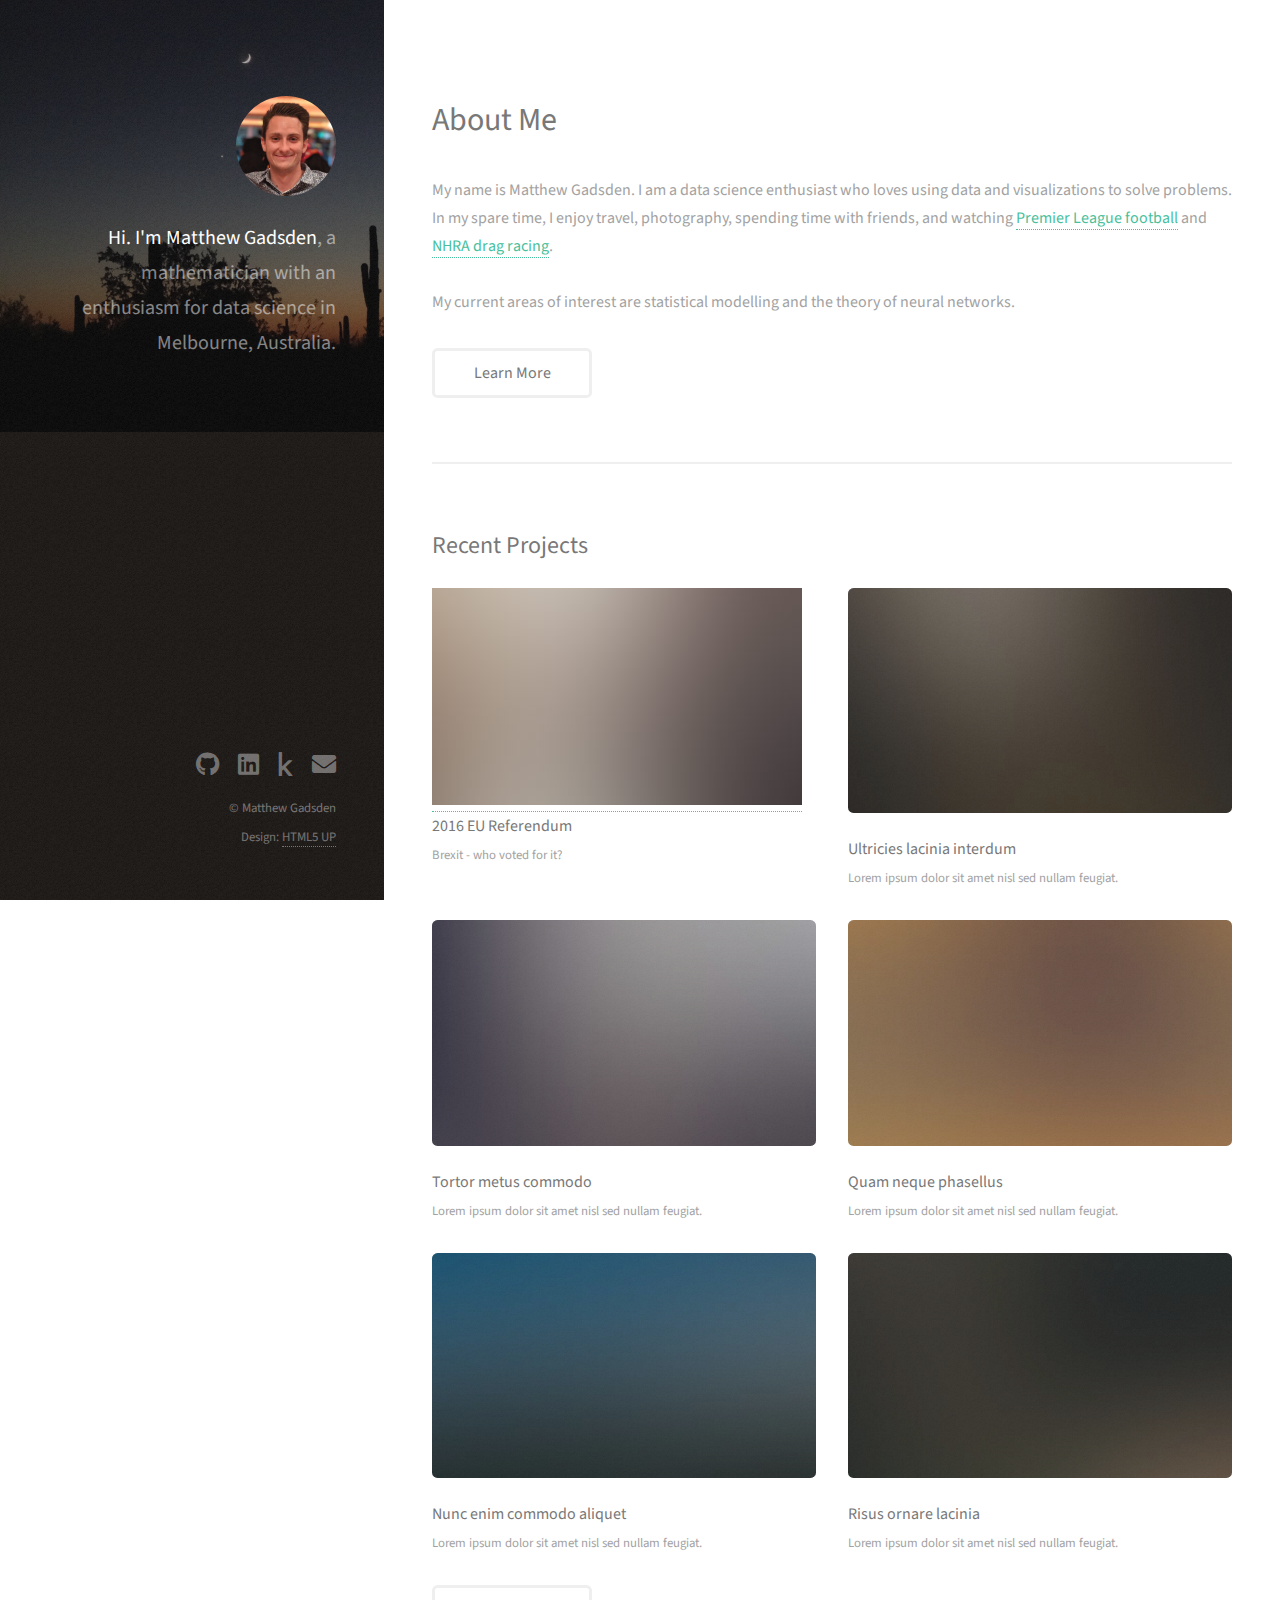
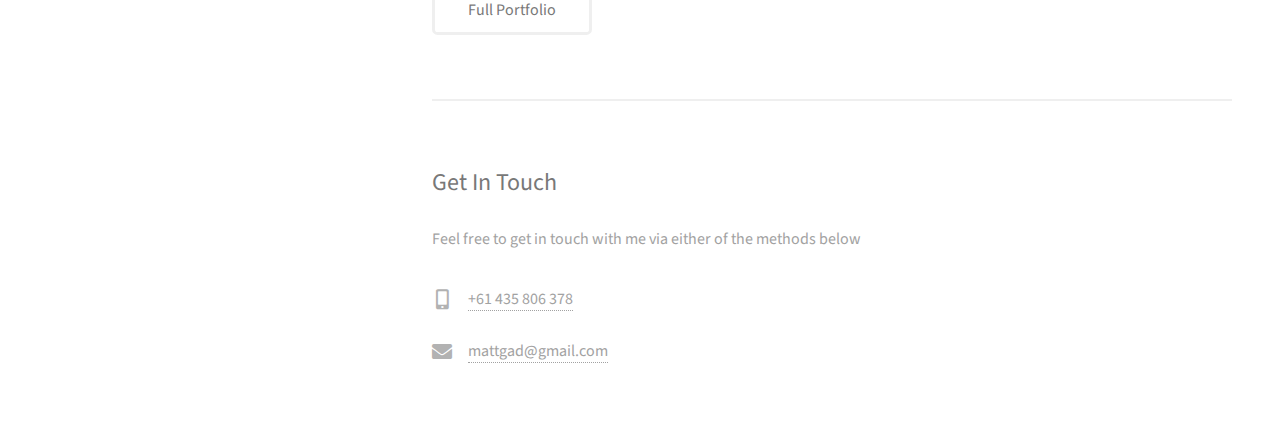
==== index.html @ 54ed4343 "Update index.html" ====
<!DOCTYPE HTML>
<!--
	Strata by HTML5 UP
	html5up.net | @ajlkn
	Free for personal and commercial use under the CCA 3.0 license (html5up.net/license)
-->
<html>
	<head>
		<title>Matthew Gadsden | Data Science Projects</title>
		<meta charset="utf-8" />
		<meta name="viewport" content="width=device-width, initial-scale=1, user-scalable=no" />
		<link rel="stylesheet" href="assets/css/main.css" />
	</head>
	<body class="is-preload">

		<!-- Header -->
			<header id="header">
				<div class="inner">
					<a href="#" class="image avatar"><img src="images/avatar.jpg" alt="" /></a>
					<h1><strong>Hi. I'm Matthew Gadsden</strong>, a mathematician with an enthusiasm for data science<br />
					in Melbourne, Australia.<br /></h1>
				</div>
			</header>

		<!-- Main -->
			<div id="main">

					<section id="one">
						<header class="major">
							<h2>About Me</h2>
						</header>
						<p>
						My name is Matthew Gadsden. I am a data science enthusiast who loves using data and visualizations
						to solve problems. 
						In my spare time, I enjoy travel, photography, spending time with friends, and watching 
						<a href="https://www.premierleague.com/" target="_blank">Premier League football</a> and 
						<a href="http://nhra.com/" target="_blank">NHRA drag racing</a>.
						<br /><br />
						My current areas of interest are statistical modelling and the theory of neural networks.
						</ps>
						<ul class="actions">
							<li><a href="aboutme.html" class="button">Learn More</a></li>
						</ul>
					</section>

				<!-- Two -->
					<section id="two">
						<h2>Recent Projects</h2>
						<div class="row">
							<article class="col-6 col-12-xsmall work-item">
								<a href="brext.html"><img src="images/thumbs/01.jpg" alt="" /></a>
								<h3>2016 EU Referendum</h3>
								<p>Brexit - who voted for it?</p>
							</article>
							<article class="col-6 col-12-xsmall work-item">
								<a href="images/fulls/02.jpg" class="image fit thumb"><img src="images/thumbs/02.jpg" alt="" /></a>
								<h3>Ultricies lacinia interdum</h3>
								<p>Lorem ipsum dolor sit amet nisl sed nullam feugiat.</p>
							</article>
							<article class="col-6 col-12-xsmall work-item">
								<a href="images/fulls/03.jpg" class="image fit thumb"><img src="images/thumbs/03.jpg" alt="" /></a>
								<h3>Tortor metus commodo</h3>
								<p>Lorem ipsum dolor sit amet nisl sed nullam feugiat.</p>
							</article>
							<article class="col-6 col-12-xsmall work-item">
								<a href="images/fulls/04.jpg" class="image fit thumb"><img src="images/thumbs/04.jpg" alt="" /></a>
								<h3>Quam neque phasellus</h3>
								<p>Lorem ipsum dolor sit amet nisl sed nullam feugiat.</p>
							</article>
							<article class="col-6 col-12-xsmall work-item">
								<a href="images/fulls/05.jpg" class="image fit thumb"><img src="images/thumbs/05.jpg" alt="" /></a>
								<h3>Nunc enim commodo aliquet</h3>
								<p>Lorem ipsum dolor sit amet nisl sed nullam feugiat.</p>
							</article>
							<article class="col-6 col-12-xsmall work-item">
								<a href="images/fulls/06.jpg" class="image fit thumb"><img src="images/thumbs/06.jpg" alt="" /></a>
								<h3>Risus ornare lacinia</h3>
								<p>Lorem ipsum dolor sit amet nisl sed nullam feugiat.</p>
							</article>
						</div>
						<ul class="actions">
							<li><a href="projects.html" class="button">Full Portfolio</a></li>
						</ul>
					</section>

				<!-- Three -->
					<section id="three">
						<h2>Get In Touch</h2>
						<p>Feel free to get in touch with me via either of the methods below</p>
						<div class="row">
							<div class="col-4 col-12-small">
								<ul class="labeled-icons">
									<li>
										<h3 class="icon solid fa-mobile-alt"><span class="label">Phone</span></h3>
										<a href="tel:+61435806378">+61 435 806 378</a>
									</li>
									<li>
										<h3 class="icon solid fa-envelope"><span class="label">Email</span></h3>
										<a href="mailto:mattgad@gmail.com">mattgad@gmail.com</a>
									</li>
								</ul>
							</div>
						</div>
					</section>

				<!-- Four -->
				<!--
					<section id="four">
						<h2>Elements</h2>

						<section>
							<h4>Text</h4>
							<p>This is <b>bold</b> and this is <strong>strong</strong>. This is <i>italic</i> and this is <em>emphasized</em>.
							This is <sup>superscript</sup> text and this is <sub>subscript</sub> text.
							This is <u>underlined</u> and this is code: <code>for (;;) { ... }</code>. Finally, <a href="#">this is a link</a>.</p>
							<hr />
							<header>
								<h4>Heading with a Subtitle</h4>
								<p>Lorem ipsum dolor sit amet nullam id egestas urna aliquam</p>
							</header>
							<p>Nunc lacinia ante nunc ac lobortis. Interdum adipiscing gravida odio porttitor sem non mi integer non faucibus ornare mi ut ante amet placerat aliquet. Volutpat eu sed ante lacinia sapien lorem accumsan varius montes viverra nibh in adipiscing blandit tempus accumsan.</p>
							<header>
								<h5>Heading with a Subtitle</h5>
								<p>Lorem ipsum dolor sit amet nullam id egestas urna aliquam</p>
							</header>
							<p>Nunc lacinia ante nunc ac lobortis. Interdum adipiscing gravida odio porttitor sem non mi integer non faucibus ornare mi ut ante amet placerat aliquet. Volutpat eu sed ante lacinia sapien lorem accumsan varius montes viverra nibh in adipiscing blandit tempus accumsan.</p>
							<hr />
							<h2>Heading Level 2</h2>
							<h3>Heading Level 3</h3>
							<h4>Heading Level 4</h4>
							<h5>Heading Level 5</h5>
							<h6>Heading Level 6</h6>
							<hr />
							<h5>Blockquote</h5>
							<blockquote>Fringilla nisl. Donec accumsan interdum nisi, quis tincidunt felis sagittis eget tempus euismod. Vestibulum ante ipsum primis in faucibus vestibulum. Blandit adipiscing eu felis iaculis volutpat ac adipiscing accumsan faucibus. Vestibulum ante ipsum primis in faucibus lorem ipsum dolor sit amet nullam adipiscing eu felis.</blockquote>
							<h5>Preformatted</h5>
							<pre><code>i = 0;

while (!deck.isInOrder()) {
print 'Iteration ' + i;
deck.shuffle();
i++;
}

print 'It took ' + i + ' iterations to sort the deck.';</code></pre>
						</section>

						<section>
							<h4>Lists</h4>
							<div class="row">
								<div class="col-6 col-12-xsmall">
									<h5>Unordered</h5>
									<ul>
										<li>Dolor pulvinar etiam magna etiam.</li>
										<li>Sagittis adipiscing lorem eleifend.</li>
										<li>Felis enim feugiat dolore viverra.</li>
									</ul>
									<h5>Alternate</h5>
									<ul class="alt">
										<li>Dolor pulvinar etiam magna etiam.</li>
										<li>Sagittis adipiscing lorem eleifend.</li>
										<li>Felis enim feugiat dolore viverra.</li>
									</ul>
								</div>
								<div class="col-6 col-12-xsmall">
									<h5>Ordered</h5>
									<ol>
										<li>Dolor pulvinar etiam magna etiam.</li>
										<li>Etiam vel felis at lorem sed viverra.</li>
										<li>Felis enim feugiat dolore viverra.</li>
										<li>Dolor pulvinar etiam magna etiam.</li>
										<li>Etiam vel felis at lorem sed viverra.</li>
										<li>Felis enim feugiat dolore viverra.</li>
									</ol>
									<h5>Icons</h5>
									<ul class="icons">
										<li><a href="#" class="icon brands fa-twitter"><span class="label">Twitter</span></a></li>
										<li><a href="#" class="icon brands fa-facebook-f"><span class="label">Facebook</span></a></li>
										<li><a href="#" class="icon brands fa-instagram"><span class="label">Instagram</span></a></li>
										<li><a href="#" class="icon brands fa-github"><span class="label">Github</span></a></li>
										<li><a href="#" class="icon brands fa-dribbble"><span class="label">Dribbble</span></a></li>
										<li><a href="#" class="icon brands fa-tumblr"><span class="label">Tumblr</span></a></li>
									</ul>
								</div>
							</div>
							<h5>Actions</h5>
							<ul class="actions">
								<li><a href="#" class="button primary">Default</a></li>
								<li><a href="#" class="button">Default</a></li>
							</ul>
							<ul class="actions small">
								<li><a href="#" class="button primary small">Small</a></li>
								<li><a href="#" class="button small">Small</a></li>
							</ul>
							<div class="row">
								<div class="col-6 col-12-small">
									<ul class="actions stacked">
										<li><a href="#" class="button primary">Default</a></li>
										<li><a href="#" class="button">Default</a></li>
									</ul>
								</div>
								<div class="col-6 col-12-small">
									<ul class="actions stacked">
										<li><a href="#" class="button primary small">Small</a></li>
										<li><a href="#" class="button small">Small</a></li>
									</ul>
								</div>
								<div class="col-6 col-12-small">
									<ul class="actions stacked">
										<li><a href="#" class="button primary fit">Default</a></li>
										<li><a href="#" class="button fit">Default</a></li>
									</ul>
								</div>
								<div class="col-6 col-12-small">
									<ul class="actions stacked">
										<li><a href="#" class="button primary small fit">Small</a></li>
										<li><a href="#" class="button small fit">Small</a></li>
									</ul>
								</div>
							</div>
						</section>

						<section>
							<h4>Table</h4>
							<h5>Default</h5>
							<div class="table-wrapper">
								<table>
									<thead>
										<tr>
											<th>Name</th>
											<th>Description</th>
											<th>Price</th>
										</tr>
									</thead>
									<tbody>
										<tr>
											<td>Item One</td>
											<td>Ante turpis integer aliquet porttitor.</td>
											<td>29.99</td>
										</tr>
										<tr>
											<td>Item Two</td>
											<td>Vis ac commodo adipiscing arcu aliquet.</td>
											<td>19.99</td>
										</tr>
										<tr>
											<td>Item Three</td>
											<td> Morbi faucibus arcu accumsan lorem.</td>
											<td>29.99</td>
										</tr>
										<tr>
											<td>Item Four</td>
											<td>Vitae integer tempus condimentum.</td>
											<td>19.99</td>
										</tr>
										<tr>
											<td>Item Five</td>
											<td>Ante turpis integer aliquet porttitor.</td>
											<td>29.99</td>
										</tr>
									</tbody>
									<tfoot>
										<tr>
											<td colspan="2"></td>
											<td>100.00</td>
										</tr>
									</tfoot>
								</table>
							</div>

							<h5>Alternate</h5>
							<div class="table-wrapper">
								<table class="alt">
									<thead>
										<tr>
											<th>Name</th>
											<th>Description</th>
											<th>Price</th>
										</tr>
									</thead>
									<tbody>
										<tr>
											<td>Item One</td>
											<td>Ante turpis integer aliquet porttitor.</td>
											<td>29.99</td>
										</tr>
										<tr>
											<td>Item Two</td>
											<td>Vis ac commodo adipiscing arcu aliquet.</td>
											<td>19.99</td>
										</tr>
										<tr>
											<td>Item Three</td>
											<td> Morbi faucibus arcu accumsan lorem.</td>
											<td>29.99</td>
										</tr>
										<tr>
											<td>Item Four</td>
											<td>Vitae integer tempus condimentum.</td>
											<td>19.99</td>
										</tr>
										<tr>
											<td>Item Five</td>
											<td>Ante turpis integer aliquet porttitor.</td>
											<td>29.99</td>
										</tr>
									</tbody>
									<tfoot>
										<tr>
											<td colspan="2"></td>
											<td>100.00</td>
										</tr>
									</tfoot>
								</table>
							</div>
						</section>

						<section>
							<h4>Buttons</h4>
							<ul class="actions">
								<li><a href="#" class="button primary">Primary</a></li>
								<li><a href="#" class="button">Default</a></li>
							</ul>
							<ul class="actions">
								<li><a href="#" class="button large">Large</a></li>
								<li><a href="#" class="button">Default</a></li>
								<li><a href="#" class="button small">Small</a></li>
							</ul>
							<ul class="actions fit">
								<li><a href="#" class="button primary fit">Fit</a></li>
								<li><a href="#" class="button fit">Fit</a></li>
							</ul>
							<ul class="actions fit small">
								<li><a href="#" class="button primary fit small">Fit + Small</a></li>
								<li><a href="#" class="button fit small">Fit + Small</a></li>
							</ul>
							<ul class="actions">
								<li><a href="#" class="button primary icon solid fa-download">Icon</a></li>
								<li><a href="#" class="button icon solid fa-download">Icon</a></li>
							</ul>
							<ul class="actions">
								<li><span class="button primary disabled">Primary</span></li>
								<li><span class="button disabled">Default</span></li>
							</ul>
						</section>

						<section>
							<h4>Form</h4>
							<form method="post" action="#">
								<div class="row gtr-uniform gtr-50">
									<div class="col-6 col-12-xsmall">
										<input type="text" name="demo-name" id="demo-name" value="" placeholder="Name" />
									</div>
									<div class="col-6 col-12-xsmall">
										<input type="email" name="demo-email" id="demo-email" value="" placeholder="Email" />
									</div>
									<div class="col-12">
										<select name="demo-category" id="demo-category">
											<option value="">- Category -</option>
											<option value="1">Manufacturing</option>
											<option value="1">Shipping</option>
											<option value="1">Administration</option>
											<option value="1">Human Resources</option>
										</select>
									</div>
									<div class="col-4 col-12-small">
										<input type="radio" id="demo-priority-low" name="demo-priority" checked>
										<label for="demo-priority-low">Low Priority</label>
									</div>
									<div class="col-4 col-12-small">
										<input type="radio" id="demo-priority-normal" name="demo-priority">
										<label for="demo-priority-normal">Normal Priority</label>
									</div>
									<div class="col-4 col-12-small">
										<input type="radio" id="demo-priority-high" name="demo-priority">
										<label for="demo-priority-high">High Priority</label>
									</div>
									<div class="col-6 col-12-small">
										<input type="checkbox" id="demo-copy" name="demo-copy">
										<label for="demo-copy">Email me a copy of this message</label>
									</div>
									<div class="col-6 col-12-small">
										<input type="checkbox" id="demo-human" name="demo-human" checked>
										<label for="demo-human">I am a human and not a robot</label>
									</div>
									<div class="col-12">
										<textarea name="demo-message" id="demo-message" placeholder="Enter your message" rows="6"></textarea>
									</div>
									<div class="col-12">
										<ul class="actions">
											<li><input type="submit" value="Send Message" class="primary" /></li>
											<li><input type="reset" value="Reset" /></li>
										</ul>
									</div>
								</div>
							</form>
						</section>

						<section>
							<h4>Image</h4>
							<h5>Fit</h5>
							<div class="box alt">
								<div class="row gtr-50 gtr-uniform">
									<div class="col-12"><span class="image fit"><img src="images/fulls/05.jpg" alt="" /></span></div>
									<div class="col-4"><span class="image fit"><img src="images/thumbs/01.jpg" alt="" /></span></div>
									<div class="col-4"><span class="image fit"><img src="images/thumbs/02.jpg" alt="" /></span></div>
									<div class="col-4"><span class="image fit"><img src="images/thumbs/03.jpg" alt="" /></span></div>
									<div class="col-4"><span class="image fit"><img src="images/thumbs/04.jpg" alt="" /></span></div>
									<div class="col-4"><span class="image fit"><img src="images/thumbs/05.jpg" alt="" /></span></div>
									<div class="col-4"><span class="image fit"><img src="images/thumbs/06.jpg" alt="" /></span></div>
									<div class="col-4"><span class="image fit"><img src="images/thumbs/03.jpg" alt="" /></span></div>
									<div class="col-4"><span class="image fit"><img src="images/thumbs/02.jpg" alt="" /></span></div>
									<div class="col-4"><span class="image fit"><img src="images/thumbs/01.jpg" alt="" /></span></div>
								</div>
							</div>
							<h5>Left &amp; Right</h5>
							<p><span class="image left"><img src="images/avatar.jpg" alt="" /></span>Fringilla nisl. Donec accumsan interdum nisi, quis tincidunt felis sagittis eget. tempus euismod. Vestibulum ante ipsum primis in faucibus vestibulum. Blandit adipiscing eu felis iaculis volutpat ac adipiscing accumsan eu faucibus. Integer ac pellentesque praesent tincidunt felis sagittis eget. tempus euismod. Vestibulum ante ipsum primis in faucibus vestibulum. Blandit adipiscing eu felis iaculis volutpat ac adipiscing accumsan eu faucibus. Integer ac pellentesque praesent. Donec accumsan interdum nisi, quis tincidunt felis sagittis eget. tempus euismod. Vestibulum ante ipsum primis in faucibus vestibulum. Blandit adipiscing eu felis iaculis volutpat ac adipiscing accumsan eu faucibus. Integer ac pellentesque praesent tincidunt felis sagittis eget. tempus euismod. Vestibulum ante ipsum primis in faucibus vestibulum. Blandit adipiscing eu felis iaculis volutpat ac adipiscing accumsan eu faucibus. Integer ac pellentesque praesent.</p>
							<p><span class="image right"><img src="images/avatar.jpg" alt="" /></span>Fringilla nisl. Donec accumsan interdum nisi, quis tincidunt felis sagittis eget. tempus euismod. Vestibulum ante ipsum primis in faucibus vestibulum. Blandit adipiscing eu felis iaculis volutpat ac adipiscing accumsan eu faucibus. Integer ac pellentesque praesent tincidunt felis sagittis eget. tempus euismod. Vestibulum ante ipsum primis in faucibus vestibulum. Blandit adipiscing eu felis iaculis volutpat ac adipiscing accumsan eu faucibus. Integer ac pellentesque praesent. Donec accumsan interdum nisi, quis tincidunt felis sagittis eget. tempus euismod. Vestibulum ante ipsum primis in faucibus vestibulum. Blandit adipiscing eu felis iaculis volutpat ac adipiscing accumsan eu faucibus. Integer ac pellentesque praesent tincidunt felis sagittis eget. tempus euismod. Vestibulum ante ipsum primis in faucibus vestibulum. Blandit adipiscing eu felis iaculis volutpat ac adipiscing accumsan eu faucibus. Integer ac pellentesque praesent.</p>
						</section>

					</section>
				-->

			</div>

		<!-- Footer -->
			<footer id="footer">
				<div class="inner">
					<ul class="icons">
						<!-- <li><a href="#" class="icon brands fa-twitter"><span class="label">Twitter</span></a></li> -->
						<li><a href="https://github.com/m-gadsden" target="_blank" class="icon brands fa-github"><span class="label">Github</span></a></li>
						<li><a href="https://www.linkedin.com/in/matthew-gadsden-02a444177" target="_blank" class="icon brands fa-linkedin"><span class="label">LinkedIn</span></a></li>
						<li><a href="" target="_blank" class="icon brands fa-kaggle"><span class="label">Kaggle</span></a></li>
						<li><a href="mailto:mattgad@gmail.com" class="icon solid fa-envelope"><span class="label">Email</span></a></li>
					</ul>
					<ul class="copyright">
						<li>&copy; Matthew Gadsden</li><li>Design: <a href="http://html5up.net" target="_blank">HTML5 UP</a></li>
					</ul>
				</div>
			</footer>

		<!-- Scripts -->
			<script src="assets/js/jquery.min.js"></script>
			<script src="assets/js/jquery.poptrox.min.js"></script>
			<script src="assets/js/browser.min.js"></script>
			<script src="assets/js/breakpoints.min.js"></script>
			<script src="assets/js/util.js"></script>
			<script src="assets/js/main.js"></script>

	</body>
</html>
---- assets/css/main.css ----
@import url("fontawesome-all.min.css");
@import url("https://fonts.googleapis.com/css?family=Source+Sans+Pro:400,400italic");

/*
	Strata by HTML5 UP
	html5up.net | @ajlkn
	Free for personal and commercial use under the CCA 3.0 license (html5up.net/license)
*/

html, body, div, span, applet, object,
iframe, h1, h2, h3, h4, h5, h6, p, blockquote,
pre, a, abbr, acronym, address, big, cite,
code, del, dfn, em, img, ins, kbd, q, s, samp,
small, strike, strong, sub, sup, tt, var, b,
u, i, center, dl, dt, dd, ol, ul, li, fieldset,
form, label, legend, table, caption, tbody,
tfoot, thead, tr, th, td, article, aside,
canvas, details, embed, figure, figcaption,
footer, header, hgroup, menu, nav, output, ruby,
section, summary, time, mark, audio, video {
	margin: 0;
	padding: 0;
	border: 0;
	font-size: 100%;
	font: inherit;
	vertical-align: baseline;}

article, aside, details, figcaption, figure,
footer, header, hgroup, menu, nav, section {
	display: block;}

body {
	line-height: 1;
}

ol, ul {
	list-style: none;
}

blockquote, q {
	quotes: none;
}

	blockquote:before, blockquote:after, q:before, q:after {
		content: '';
		content: none;
	}

table {
	border-collapse: collapse;
	border-spacing: 0;
}

body {
	-webkit-text-size-adjust: none;
}

mark {
	background-color: transparent;
	color: inherit;
}

input::-moz-focus-inner {
	border: 0;
	padding: 0;
}

input, select, textarea {
	-moz-appearance: none;
	-webkit-appearance: none;
	-ms-appearance: none;
	appearance: none;
}

/* Basic */

	html {
		box-sizing: border-box;
	}

	*, *:before, *:after {
		box-sizing: inherit;
	}

	body {
		background: #fff;
	}

		body.is-preload *, body.is-preload *:before, body.is-preload *:after {
			-moz-animation: none !important;
			-webkit-animation: none !important;
			-ms-animation: none !important;
			animation: none !important;
			-moz-transition: none !important;
			-webkit-transition: none !important;
			-ms-transition: none !important;
			transition: none !important;
		}

	body, input, select, textarea {
		color: #a2a2a2;
		font-family: "Source Sans Pro", Helvetica, sans-serif;
		font-size: 16pt;
		font-weight: 400;
		line-height: 1.75em;
	}

	a {
		-moz-transition: color 0.2s ease-in-out, border-color 0.2s ease-in-out;
		-webkit-transition: color 0.2s ease-in-out, border-color 0.2s ease-in-out;
		-ms-transition: color 0.2s ease-in-out, border-color 0.2s ease-in-out;
		transition: color 0.2s ease-in-out, border-color 0.2s ease-in-out;
		border-bottom: dotted 1px;
		color: #49bf9d;
		text-decoration: none;
	}

		a:hover {
			border-bottom-color: transparent;
			color: #49bf9d !important;
			text-decoration: none;
		}

	strong, b {
		color: #787878;
		font-weight: 400;
	}

	em, i {
		font-style: italic;
	}

	p {
		margin: 0 0 2em 0;
	}

	h1, h2, h3, h4, h5, h6 {
		color: #787878;
		font-weight: 400;
		line-height: 1em;
		margin: 0 0 1em 0;
	}

		h1 a, h2 a, h3 a, h4 a, h5 a, h6 a {
			color: inherit;
			text-decoration: none;
		}

	h1 {
		font-size: 2em;
		line-height: 1.5em;
	}

	h2 {
		font-size: 1.5em;
		line-height: 1.5em;
	}

	h3 {
		font-size: 1.25em;
		line-height: 1.5em;
	}

	h4 {
		font-size: 1.1em;
		line-height: 1.5em;
	}

	h5 {
		font-size: 0.9em;
		line-height: 1.5em;
	}

	h6 {
		font-size: 0.7em;
		line-height: 1.5em;
	}

	sub {
		font-size: 0.8em;
		position: relative;
		top: 0.5em;
	}

	sup {
		font-size: 0.8em;
		position: relative;
		top: -0.5em;
	}

	hr {
		border: 0;
		border-bottom: solid 2px #efefef;
		margin: 2em 0;
	}

		hr.major {
			margin: 3em 0;
		}

	blockquote {
		border-left: solid 6px #efefef;
		font-style: italic;
		margin: 0 0 2em 0;
		padding: 0.5em 0 0.5em 1.5em;
	}

	code {
		background: #f7f7f7;
		border-radius: 0.35em;
		border: solid 2px #efefef;
		font-family: "Courier New", monospace;
		font-size: 0.9em;
		margin: 0 0.25em;
		padding: 0.25em 0.65em;
	}

	pre {
		-webkit-overflow-scrolling: touch;
		font-family: "Courier New", monospace;
		font-size: 0.9em;
		margin: 0 0 2em 0;
	}

		pre code {
			display: block;
			line-height: 1.75em;
			padding: 1em 1.5em;
			overflow-x: auto;
		}

	.align-left {
		text-align: left;
	}

	.align-center {
		text-align: center;
	}

	.align-right {
		text-align: right;
	}

/* Container */

	.container {
		margin: 0 auto;
		max-width: calc(100% - 4em);
		width: 100%;
	}

		.container.xsmall {
			width: 25%;
		}

		.container.small {
			width: 50%;
		}

		.container.medium {
			width: 75%;
		}

		.container.large {
			width: 125%;
		}

		.container.xlarge {
			width: 150%;
		}

		.container.max {
			width: 100%;
		}

		@media screen and (max-width: 980px) {

			.container {
				width: 100% !important;
				max-width: 100% !important;
			}

		}

		@media screen and (max-width: 480px) {

			.container {
				max-width: calc(100% - 3em);
			}

		}

/* Row */

	.row {
		display: flex;
		flex-wrap: wrap;
		box-sizing: border-box;
		align-items: stretch;
	}

		.row > * {
			box-sizing: border-box;
		}

		.row.gtr-uniform > * > :last-child {
			margin-bottom: 0;
		}

		.row.aln-left {
			justify-content: flex-start;
		}

		.row.aln-center {
			justify-content: center;
		}

		.row.aln-right {
			justify-content: flex-end;
		}

		.row.aln-top {
			align-items: flex-start;
		}

		.row.aln-middle {
			align-items: center;
		}

		.row.aln-bottom {
			align-items: flex-end;
		}

		.row > .imp {
			order: -1;
		}

		.row > .col-1 {
			width: 8.33333%;
		}

		.row > .off-1 {
			margin-left: 8.33333%;
		}

		.row > .col-2 {
			width: 16.66667%;
		}

		.row > .off-2 {
			margin-left: 16.66667%;
		}

		.row > .col-3 {
			width: 25%;
		}

		.row > .off-3 {
			margin-left: 25%;
		}

		.row > .col-4 {
			width: 33.33333%;
		}

		.row > .off-4 {
			margin-left: 33.33333%;
		}

		.row > .col-5 {
			width: 41.66667%;
		}

		.row > .off-5 {
			margin-left: 41.66667%;
		}

		.row > .col-6 {
			width: 50%;
		}

		.row > .off-6 {
			margin-left: 50%;
		}

		.row > .col-7 {
			width: 58.33333%;
		}

		.row > .off-7 {
			margin-left: 58.33333%;
		}

		.row > .col-8 {
			width: 66.66667%;
		}

		.row > .off-8 {
			margin-left: 66.66667%;
		}

		.row > .col-9 {
			width: 75%;
		}

		.row > .off-9 {
			margin-left: 75%;
		}

		.row > .col-10 {
			width: 83.33333%;
		}

		.row > .off-10 {
			margin-left: 83.33333%;
		}

		.row > .col-11 {
			width: 91.66667%;
		}

		.row > .off-11 {
			margin-left: 91.66667%;
		}

		.row > .col-12 {
			width: 100%;
		}

		.row > .off-12 {
			margin-left: 100%;
		}

		.row.gtr-0 {
			margin-top: 0;
			margin-left: 0em;
		}

			.row.gtr-0 > * {
				padding: 0 0 0 0em;
			}

			.row.gtr-0.gtr-uniform {
				margin-top: 0em;
			}

				.row.gtr-0.gtr-uniform > * {
					padding-top: 0em;
				}

		.row.gtr-25 {
			margin-top: 0;
			margin-left: -0.625em;
		}

			.row.gtr-25 > * {
				padding: 0 0 0 0.625em;
			}

			.row.gtr-25.gtr-uniform {
				margin-top: -0.625em;
			}

				.row.gtr-25.gtr-uniform > * {
					padding-top: 0.625em;
				}

		.row.gtr-50 {
			margin-top: 0;
			margin-left: -1.25em;
		}

			.row.gtr-50 > * {
				padding: 0 0 0 1.25em;
			}

			.row.gtr-50.gtr-uniform {
				margin-top: -1.25em;
			}

				.row.gtr-50.gtr-uniform > * {
					padding-top: 1.25em;
				}

		.row {
			margin-top: 0;
			margin-left: -2.5em;
		}

			.row > * {
				padding: 0 0 0 2.5em;
			}

			.row.gtr-uniform {
				margin-top: -2.5em;
			}

				.row.gtr-uniform > * {
					padding-top: 2.5em;
				}

		.row.gtr-150 {
			margin-top: 0;
			margin-left: -3.75em;
		}

			.row.gtr-150 > * {
				padding: 0 0 0 3.75em;
			}

			.row.gtr-150.gtr-uniform {
				margin-top: -3.75em;
			}

				.row.gtr-150.gtr-uniform > * {
					padding-top: 3.75em;
				}

		.row.gtr-200 {
			margin-top: 0;
			margin-left: -5em;
		}

			.row.gtr-200 > * {
				padding: 0 0 0 5em;
			}

			.row.gtr-200.gtr-uniform {
				margin-top: -5em;
			}

				.row.gtr-200.gtr-uniform > * {
					padding-top: 5em;
				}

		@media screen and (max-width: 1800px) {

			.row {
				display: flex;
				flex-wrap: wrap;
				box-sizing: border-box;
				align-items: stretch;
			}

				.row > * {
					box-sizing: border-box;
				}

				.row.gtr-uniform > * > :last-child {
					margin-bottom: 0;
				}

				.row.aln-left {
					justify-content: flex-start;
				}

				.row.aln-center {
					justify-content: center;
				}

				.row.aln-right {
					justify-content: flex-end;
				}

				.row.aln-top {
					align-items: flex-start;
				}

				.row.aln-middle {
					align-items: center;
				}

				.row.aln-bottom {
					align-items: flex-end;
				}

				.row > .imp-xlarge {
					order: -1;
				}

				.row > .col-1-xlarge {
					width: 8.33333%;
				}

				.row > .off-1-xlarge {
					margin-left: 8.33333%;
				}

				.row > .col-2-xlarge {
					width: 16.66667%;
				}

				.row > .off-2-xlarge {
					margin-left: 16.66667%;
				}

				.row > .col-3-xlarge {
					width: 25%;
				}

				.row > .off-3-xlarge {
					margin-left: 25%;
				}

				.row > .col-4-xlarge {
					width: 33.33333%;
				}

				.row > .off-4-xlarge {
					margin-left: 33.33333%;
				}

				.row > .col-5-xlarge {
					width: 41.66667%;
				}

				.row > .off-5-xlarge {
					margin-left: 41.66667%;
				}

				.row > .col-6-xlarge {
					width: 50%;
				}

				.row > .off-6-xlarge {
					margin-left: 50%;
				}

				.row > .col-7-xlarge {
					width: 58.33333%;
				}

				.row > .off-7-xlarge {
					margin-left: 58.33333%;
				}

				.row > .col-8-xlarge {
					width: 66.66667%;
				}

				.row > .off-8-xlarge {
					margin-left: 66.66667%;
				}

				.row > .col-9-xlarge {
					width: 75%;
				}

				.row > .off-9-xlarge {
					margin-left: 75%;
				}

				.row > .col-10-xlarge {
					width: 83.33333%;
				}

				.row > .off-10-xlarge {
					margin-left: 83.33333%;
				}

				.row > .col-11-xlarge {
					width: 91.66667%;
				}

				.row > .off-11-xlarge {
					margin-left: 91.66667%;
				}

				.row > .col-12-xlarge {
					width: 100%;
				}

				.row > .off-12-xlarge {
					margin-left: 100%;
				}

				.row.gtr-0 {
					margin-top: 0;
					margin-left: 0em;
				}

					.row.gtr-0 > * {
						padding: 0 0 0 0em;
					}

					.row.gtr-0.gtr-uniform {
						margin-top: 0em;
					}

						.row.gtr-0.gtr-uniform > * {
							padding-top: 0em;
						}

				.row.gtr-25 {
					margin-top: 0;
					margin-left: -0.625em;
				}

					.row.gtr-25 > * {
						padding: 0 0 0 0.625em;
					}

					.row.gtr-25.gtr-uniform {
						margin-top: -0.625em;
					}

						.row.gtr-25.gtr-uniform > * {
							padding-top: 0.625em;
						}

				.row.gtr-50 {
					margin-top: 0;
					margin-left: -1.25em;
				}

					.row.gtr-50 > * {
						padding: 0 0 0 1.25em;
					}

					.row.gtr-50.gtr-uniform {
						margin-top: -1.25em;
					}

						.row.gtr-50.gtr-uniform > * {
							padding-top: 1.25em;
						}

				.row {
					margin-top: 0;
					margin-left: -2.5em;
				}

					.row > * {
						padding: 0 0 0 2.5em;
					}

					.row.gtr-uniform {
						margin-top: -2.5em;
					}

						.row.gtr-uniform > * {
							padding-top: 2.5em;
						}

				.row.gtr-150 {
					margin-top: 0;
					margin-left: -3.75em;
				}

					.row.gtr-150 > * {
						padding: 0 0 0 3.75em;
					}

					.row.gtr-150.gtr-uniform {
						margin-top: -3.75em;
					}

						.row.gtr-150.gtr-uniform > * {
							padding-top: 3.75em;
						}

				.row.gtr-200 {
					margin-top: 0;
					margin-left: -5em;
				}

					.row.gtr-200 > * {
						padding: 0 0 0 5em;
					}

					.row.gtr-200.gtr-uniform {
						margin-top: -5em;
					}

						.row.gtr-200.gtr-uniform > * {
							padding-top: 5em;
						}

		}

		@media screen and (max-width: 1280px) {

			.row {
				display: flex;
				flex-wrap: wrap;
				box-sizing: border-box;
				align-items: stretch;
			}

				.row > * {
					box-sizing: border-box;
				}

				.row.gtr-uniform > * > :last-child {
					margin-bottom: 0;
				}

				.row.aln-left {
					justify-content: flex-start;
				}

				.row.aln-center {
					justify-content: center;
				}

				.row.aln-right {
					justify-content: flex-end;
				}

				.row.aln-top {
					align-items: flex-start;
				}

				.row.aln-middle {
					align-items: center;
				}

				.row.aln-bottom {
					align-items: flex-end;
				}

				.row > .imp-large {
					order: -1;
				}

				.row > .col-1-large {
					width: 8.33333%;
				}

				.row > .off-1-large {
					margin-left: 8.33333%;
				}

				.row > .col-2-large {
					width: 16.66667%;
				}

				.row > .off-2-large {
					margin-left: 16.66667%;
				}

				.row > .col-3-large {
					width: 25%;
				}

				.row > .off-3-large {
					margin-left: 25%;
				}

				.row > .col-4-large {
					width: 33.33333%;
				}

				.row > .off-4-large {
					margin-left: 33.33333%;
				}

				.row > .col-5-large {
					width: 41.66667%;
				}

				.row > .off-5-large {
					margin-left: 41.66667%;
				}

				.row > .col-6-large {
					width: 50%;
				}

				.row > .off-6-large {
					margin-left: 50%;
				}

				.row > .col-7-large {
					width: 58.33333%;
				}

				.row > .off-7-large {
					margin-left: 58.33333%;
				}

				.row > .col-8-large {
					width: 66.66667%;
				}

				.row > .off-8-large {
					margin-left: 66.66667%;
				}

				.row > .col-9-large {
					width: 75%;
				}

				.row > .off-9-large {
					margin-left: 75%;
				}

				.row > .col-10-large {
					width: 83.33333%;
				}

				.row > .off-10-large {
					margin-left: 83.33333%;
				}

				.row > .col-11-large {
					width: 91.66667%;
				}

				.row > .off-11-large {
					margin-left: 91.66667%;
				}

				.row > .col-12-large {
					width: 100%;
				}

				.row > .off-12-large {
					margin-left: 100%;
				}

				.row.gtr-0 {
					margin-top: 0;
					margin-left: 0em;
				}

					.row.gtr-0 > * {
						padding: 0 0 0 0em;
					}

					.row.gtr-0.gtr-uniform {
						margin-top: 0em;
					}

						.row.gtr-0.gtr-uniform > * {
							padding-top: 0em;
						}

				.row.gtr-25 {
					margin-top: 0;
					margin-left: -0.5em;
				}

					.row.gtr-25 > * {
						padding: 0 0 0 0.5em;
					}

					.row.gtr-25.gtr-uniform {
						margin-top: -0.5em;
					}

						.row.gtr-25.gtr-uniform > * {
							padding-top: 0.5em;
						}

				.row.gtr-50 {
					margin-top: 0;
					margin-left: -1em;
				}

					.row.gtr-50 > * {
						padding: 0 0 0 1em;
					}

					.row.gtr-50.gtr-uniform {
						margin-top: -1em;
					}

						.row.gtr-50.gtr-uniform > * {
							padding-top: 1em;
						}

				.row {
					margin-top: 0;
					margin-left: -2em;
				}

					.row > * {
						padding: 0 0 0 2em;
					}

					.row.gtr-uniform {
						margin-top: -2em;
					}

						.row.gtr-uniform > * {
							padding-top: 2em;
						}

				.row.gtr-150 {
					margin-top: 0;
					margin-left: -3em;
				}

					.row.gtr-150 > * {
						padding: 0 0 0 3em;
					}

					.row.gtr-150.gtr-uniform {
						margin-top: -3em;
					}

						.row.gtr-150.gtr-uniform > * {
							padding-top: 3em;
						}

				.row.gtr-200 {
					margin-top: 0;
					margin-left: -4em;
				}

					.row.gtr-200 > * {
						padding: 0 0 0 4em;
					}

					.row.gtr-200.gtr-uniform {
						margin-top: -4em;
					}

						.row.gtr-200.gtr-uniform > * {
							padding-top: 4em;
						}

		}

		@media screen and (max-width: 980px) {

			.row {
				display: flex;
				flex-wrap: wrap;
				box-sizing: border-box;
				align-items: stretch;
			}

				.row > * {
					box-sizing: border-box;
				}

				.row.gtr-uniform > * > :last-child {
					margin-bottom: 0;
				}

				.row.aln-left {
					justify-content: flex-start;
				}

				.row.aln-center {
					justify-content: center;
				}

				.row.aln-right {
					justify-content: flex-end;
				}

				.row.aln-top {
					align-items: flex-start;
				}

				.row.aln-middle {
					align-items: center;
				}

				.row.aln-bottom {
					align-items: flex-end;
				}

				.row > .imp-medium {
					order: -1;
				}

				.row > .col-1-medium {
					width: 8.33333%;
				}

				.row > .off-1-medium {
					margin-left: 8.33333%;
				}

				.row > .col-2-medium {
					width: 16.66667%;
				}

				.row > .off-2-medium {
					margin-left: 16.66667%;
				}

				.row > .col-3-medium {
					width: 25%;
				}

				.row > .off-3-medium {
					margin-left: 25%;
				}

				.row > .col-4-medium {
					width: 33.33333%;
				}

				.row > .off-4-medium {
					margin-left: 33.33333%;
				}

				.row > .col-5-medium {
					width: 41.66667%;
				}

				.row > .off-5-medium {
					margin-left: 41.66667%;
				}

				.row > .col-6-medium {
					width: 50%;
				}

				.row > .off-6-medium {
					margin-left: 50%;
				}

				.row > .col-7-medium {
					width: 58.33333%;
				}

				.row > .off-7-medium {
					margin-left: 58.33333%;
				}

				.row > .col-8-medium {
					width: 66.66667%;
				}

				.row > .off-8-medium {
					margin-left: 66.66667%;
				}

				.row > .col-9-medium {
					width: 75%;
				}

				.row > .off-9-medium {
					margin-left: 75%;
				}

				.row > .col-10-medium {
					width: 83.33333%;
				}

				.row > .off-10-medium {
					margin-left: 83.33333%;
				}

				.row > .col-11-medium {
					width: 91.66667%;
				}

				.row > .off-11-medium {
					margin-left: 91.66667%;
				}

				.row > .col-12-medium {
					width: 100%;
				}

				.row > .off-12-medium {
					margin-left: 100%;
				}

				.row.gtr-0 {
					margin-top: 0;
					margin-left: 0em;
				}

					.row.gtr-0 > * {
						padding: 0 0 0 0em;
					}

					.row.gtr-0.gtr-uniform {
						margin-top: 0em;
					}

						.row.gtr-0.gtr-uniform > * {
							padding-top: 0em;
						}

				.row.gtr-25 {
					margin-top: 0;
					margin-left: -0.5em;
				}

					.row.gtr-25 > * {
						padding: 0 0 0 0.5em;
					}

					.row.gtr-25.gtr-uniform {
						margin-top: -0.5em;
					}

						.row.gtr-25.gtr-uniform > * {
							padding-top: 0.5em;
						}

				.row.gtr-50 {
					margin-top: 0;
					margin-left: -1em;
				}

					.row.gtr-50 > * {
						padding: 0 0 0 1em;
					}

					.row.gtr-50.gtr-uniform {
						margin-top: -1em;
					}

						.row.gtr-50.gtr-uniform > * {
							padding-top: 1em;
						}

				.row {
					margin-top: 0;
					margin-left: -2em;
				}

					.row > * {
						padding: 0 0 0 2em;
					}

					.row.gtr-uniform {
						margin-top: -2em;
					}

						.row.gtr-uniform > * {
							padding-top: 2em;
						}

				.row.gtr-150 {
					margin-top: 0;
					margin-left: -3em;
				}

					.row.gtr-150 > * {
						padding: 0 0 0 3em;
					}

					.row.gtr-150.gtr-uniform {
						margin-top: -3em;
					}

						.row.gtr-150.gtr-uniform > * {
							padding-top: 3em;
						}

				.row.gtr-200 {
					margin-top: 0;
					margin-left: -4em;
				}

					.row.gtr-200 > * {
						padding: 0 0 0 4em;
					}

					.row.gtr-200.gtr-uniform {
						margin-top: -4em;
					}

						.row.gtr-200.gtr-uniform > * {
							padding-top: 4em;
						}

		}

		@media screen and (max-width: 736px) {

			.row {
				display: flex;
				flex-wrap: wrap;
				box-sizing: border-box;
				align-items: stretch;
			}

				.row > * {
					box-sizing: border-box;
				}

				.row.gtr-uniform > * > :last-child {
					margin-bottom: 0;
				}

				.row.aln-left {
					justify-content: flex-start;
				}

				.row.aln-center {
					justify-content: center;
				}

				.row.aln-right {
					justify-content: flex-end;
				}

				.row.aln-top {
					align-items: flex-start;
				}

				.row.aln-middle {
					align-items: center;
				}

				.row.aln-bottom {
					align-items: flex-end;
				}

				.row > .imp-small {
					order: -1;
				}

				.row > .col-1-small {
					width: 8.33333%;
				}

				.row > .off-1-small {
					margin-left: 8.33333%;
				}

				.row > .col-2-small {
					width: 16.66667%;
				}

				.row > .off-2-small {
					margin-left: 16.66667%;
				}

				.row > .col-3-small {
					width: 25%;
				}

				.row > .off-3-small {
					margin-left: 25%;
				}

				.row > .col-4-small {
					width: 33.33333%;
				}

				.row > .off-4-small {
					margin-left: 33.33333%;
				}

				.row > .col-5-small {
					width: 41.66667%;
				}

				.row > .off-5-small {
					margin-left: 41.66667%;
				}

				.row > .col-6-small {
					width: 50%;
				}

				.row > .off-6-small {
					margin-left: 50%;
				}

				.row > .col-7-small {
					width: 58.33333%;
				}

				.row > .off-7-small {
					margin-left: 58.33333%;
				}

				.row > .col-8-small {
					width: 66.66667%;
				}

				.row > .off-8-small {
					margin-left: 66.66667%;
				}

				.row > .col-9-small {
					width: 75%;
				}

				.row > .off-9-small {
					margin-left: 75%;
				}

				.row > .col-10-small {
					width: 83.33333%;
				}

				.row > .off-10-small {
					margin-left: 83.33333%;
				}

				.row > .col-11-small {
					width: 91.66667%;
				}

				.row > .off-11-small {
					margin-left: 91.66667%;
				}

				.row > .col-12-small {
					width: 100%;
				}

				.row > .off-12-small {
					margin-left: 100%;
				}

				.row.gtr-0 {
					margin-top: 0;
					margin-left: 0em;
				}

					.row.gtr-0 > * {
						padding: 0 0 0 0em;
					}

					.row.gtr-0.gtr-uniform {
						margin-top: 0em;
					}

						.row.gtr-0.gtr-uniform > * {
							padding-top: 0em;
						}

				.row.gtr-25 {
					margin-top: 0;
					margin-left: -0.375em;
				}

					.row.gtr-25 > * {
						padding: 0 0 0 0.375em;
					}

					.row.gtr-25.gtr-uniform {
						margin-top: -0.375em;
					}

						.row.gtr-25.gtr-uniform > * {
							padding-top: 0.375em;
						}

				.row.gtr-50 {
					margin-top: 0;
					margin-left: -0.75em;
				}

					.row.gtr-50 > * {
						padding: 0 0 0 0.75em;
					}

					.row.gtr-50.gtr-uniform {
						margin-top: -0.75em;
					}

						.row.gtr-50.gtr-uniform > * {
							padding-top: 0.75em;
						}

				.row {
					margin-top: 0;
					margin-left: -1.5em;
				}

					.row > * {
						padding: 0 0 0 1.5em;
					}

					.row.gtr-uniform {
						margin-top: -1.5em;
					}

						.row.gtr-uniform > * {
							padding-top: 1.5em;
						}

				.row.gtr-150 {
					margin-top: 0;
					margin-left: -2.25em;
				}

					.row.gtr-150 > * {
						padding: 0 0 0 2.25em;
					}

					.row.gtr-150.gtr-uniform {
						margin-top: -2.25em;
					}

						.row.gtr-150.gtr-uniform > * {
							padding-top: 2.25em;
						}

				.row.gtr-200 {
					margin-top: 0;
					margin-left: -3em;
				}

					.row.gtr-200 > * {
						padding: 0 0 0 3em;
					}

					.row.gtr-200.gtr-uniform {
						margin-top: -3em;
					}

						.row.gtr-200.gtr-uniform > * {
							padding-top: 3em;
						}

		}

		@media screen and (max-width: 480px) {

			.row {
				display: flex;
				flex-wrap: wrap;
				box-sizing: border-box;
				align-items: stretch;
			}

				.row > * {
					box-sizing: border-box;
				}

				.row.gtr-uniform > * > :last-child {
					margin-bottom: 0;
				}

				.row.aln-left {
					justify-content: flex-start;
				}

				.row.aln-center {
					justify-content: center;
				}

				.row.aln-right {
					justify-content: flex-end;
				}

				.row.aln-top {
					align-items: flex-start;
				}

				.row.aln-middle {
					align-items: center;
				}

				.row.aln-bottom {
					align-items: flex-end;
				}

				.row > .imp-xsmall {
					order: -1;
				}

				.row > .col-1-xsmall {
					width: 8.33333%;
				}

				.row > .off-1-xsmall {
					margin-left: 8.33333%;
				}

				.row > .col-2-xsmall {
					width: 16.66667%;
				}

				.row > .off-2-xsmall {
					margin-left: 16.66667%;
				}

				.row > .col-3-xsmall {
					width: 25%;
				}

				.row > .off-3-xsmall {
					margin-left: 25%;
				}

				.row > .col-4-xsmall {
					width: 33.33333%;
				}

				.row > .off-4-xsmall {
					margin-left: 33.33333%;
				}

				.row > .col-5-xsmall {
					width: 41.66667%;
				}

				.row > .off-5-xsmall {
					margin-left: 41.66667%;
				}

				.row > .col-6-xsmall {
					width: 50%;
				}

				.row > .off-6-xsmall {
					margin-left: 50%;
				}

				.row > .col-7-xsmall {
					width: 58.33333%;
				}

				.row > .off-7-xsmall {
					margin-left: 58.33333%;
				}

				.row > .col-8-xsmall {
					width: 66.66667%;
				}

				.row > .off-8-xsmall {
					margin-left: 66.66667%;
				}

				.row > .col-9-xsmall {
					width: 75%;
				}

				.row > .off-9-xsmall {
					margin-left: 75%;
				}

				.row > .col-10-xsmall {
					width: 83.33333%;
				}

				.row > .off-10-xsmall {
					margin-left: 83.33333%;
				}

				.row > .col-11-xsmall {
					width: 91.66667%;
				}

				.row > .off-11-xsmall {
					margin-left: 91.66667%;
				}

				.row > .col-12-xsmall {
					width: 100%;
				}

				.row > .off-12-xsmall {
					margin-left: 100%;
				}

				.row.gtr-0 {
					margin-top: 0;
					margin-left: 0em;
				}

					.row.gtr-0 > * {
						padding: 0 0 0 0em;
					}

					.row.gtr-0.gtr-uniform {
						margin-top: 0em;
					}

						.row.gtr-0.gtr-uniform > * {
							padding-top: 0em;
						}

				.row.gtr-25 {
					margin-top: 0;
					margin-left: -0.375em;
				}

					.row.gtr-25 > * {
						padding: 0 0 0 0.375em;
					}

					.row.gtr-25.gtr-uniform {
						margin-top: -0.375em;
					}

						.row.gtr-25.gtr-uniform > * {
							padding-top: 0.375em;
						}

				.row.gtr-50 {
					margin-top: 0;
					margin-left: -0.75em;
				}

					.row.gtr-50 > * {
						padding: 0 0 0 0.75em;
					}

					.row.gtr-50.gtr-uniform {
						margin-top: -0.75em;
					}

						.row.gtr-50.gtr-uniform > * {
							padding-top: 0.75em;
						}

				.row {
					margin-top: 0;
					margin-left: -1.5em;
				}

					.row > * {
						padding: 0 0 0 1.5em;
					}

					.row.gtr-uniform {
						margin-top: -1.5em;
					}

						.row.gtr-uniform > * {
							padding-top: 1.5em;
						}

				.row.gtr-150 {
					margin-top: 0;
					margin-left: -2.25em;
				}

					.row.gtr-150 > * {
						padding: 0 0 0 2.25em;
					}

					.row.gtr-150.gtr-uniform {
						margin-top: -2.25em;
					}

						.row.gtr-150.gtr-uniform > * {
							padding-top: 2.25em;
						}

				.row.gtr-200 {
					margin-top: 0;
					margin-left: -3em;
				}

					.row.gtr-200 > * {
						padding: 0 0 0 3em;
					}

					.row.gtr-200.gtr-uniform {
						margin-top: -3em;
					}

						.row.gtr-200.gtr-uniform > * {
							padding-top: 3em;
						}

		}

/* Section/Article */

	section.special, article.special {
		text-align: center;
	}

	header p {
		color: #b2b2b2;
		position: relative;
		margin: 0 0 1.5em 0;
	}

	header h2 + p {
		font-size: 1.25em;
		margin-top: -1em;
		line-height: 1.5em;
	}

	header h3 + p {
		font-size: 1.1em;
		margin-top: -0.8em;
		line-height: 1.5em;
	}

	header h4 + p,
	header h5 + p,
	header h6 + p {
		font-size: 0.9em;
		margin-top: -0.6em;
		line-height: 1.5em;
	}

	header.major h2 {
		font-size: 2em;
	}

/* Form */

	form {
		margin: 0 0 2em 0;
	}

	label {
		color: #787878;
		display: block;
		font-size: 0.9em;
		font-weight: 400;
		margin: 0 0 1em 0;
	}

	input[type="text"],
	input[type="password"],
	input[type="email"],
	select,
	textarea {
		-moz-appearance: none;
		-webkit-appearance: none;
		-ms-appearance: none;
		appearance: none;
		background: #f7f7f7;
		border-radius: 0.35em;
		border: solid 2px transparent;
		color: inherit;
		display: block;
		outline: 0;
		padding: 0 0.75em;
		text-decoration: none;
		width: 100%;
	}

		input[type="text"]:invalid,
		input[type="password"]:invalid,
		input[type="email"]:invalid,
		select:invalid,
		textarea:invalid {
			box-shadow: none;
		}

		input[type="text"]:focus,
		input[type="password"]:focus,
		input[type="email"]:focus,
		select:focus,
		textarea:focus {
			border-color: #49bf9d;
		}

	select {
		background-image: url("data:image/svg+xml;charset=utf8,%3Csvg xmlns='http://www.w3.org/2000/svg' width='40' height='40' preserveAspectRatio='none' viewBox='0 0 40 40'%3E%3Cpath d='M9.4,12.3l10.4,10.4l10.4-10.4c0.2-0.2,0.5-0.4,0.9-0.4c0.3,0,0.6,0.1,0.9,0.4l3.3,3.3c0.2,0.2,0.4,0.5,0.4,0.9 c0,0.4-0.1,0.6-0.4,0.9L20.7,31.9c-0.2,0.2-0.5,0.4-0.9,0.4c-0.3,0-0.6-0.1-0.9-0.4L4.3,17.3c-0.2-0.2-0.4-0.5-0.4-0.9 c0-0.4,0.1-0.6,0.4-0.9l3.3-3.3c0.2-0.2,0.5-0.4,0.9-0.4S9.1,12.1,9.4,12.3z' fill='%23dfdfdf' /%3E%3C/svg%3E");
		background-size: 1.25rem;
		background-repeat: no-repeat;
		background-position: calc(100% - 1rem) center;
		height: 2.75em;
		padding-right: 2.75em;
		text-overflow: ellipsis;
	}

		select option {
			color: #787878;
			background: #fff;
		}

		select:focus::-ms-value {
			background-color: transparent;
		}

		select::-ms-expand {
			display: none;
		}

	input[type="text"],
	input[type="password"],
	input[type="email"],
	select {
		height: 2.75em;
	}

	textarea {
		padding: 0.75em;
	}

	input[type="checkbox"],
	input[type="radio"] {
		-moz-appearance: none;
		-webkit-appearance: none;
		-ms-appearance: none;
		appearance: none;
		display: block;
		float: left;
		margin-right: -2em;
		opacity: 0;
		width: 1em;
		z-index: -1;
	}

		input[type="checkbox"] + label,
		input[type="radio"] + label {
			text-decoration: none;
			color: #a2a2a2;
			cursor: pointer;
			display: inline-block;
			font-size: 1em;
			font-weight: 400;
			padding-left: 2.4em;
			padding-right: 0.75em;
			position: relative;
		}

			input[type="checkbox"] + label:before,
			input[type="radio"] + label:before {
				-moz-osx-font-smoothing: grayscale;
				-webkit-font-smoothing: antialiased;
				display: inline-block;
				font-style: normal;
				font-variant: normal;
				text-rendering: auto;
				line-height: 1;
				text-transform: none !important;
				font-family: 'Font Awesome 5 Free';
				font-weight: 900;
			}

			input[type="checkbox"] + label:before,
			input[type="radio"] + label:before {
				background: #f7f7f7;
				border-radius: 0.35em;
				border: solid 2px transparent;
				content: '';
				display: inline-block;
				font-size: 0.8em;
				height: 2.0625em;
				left: 0;
				line-height: 1.85625em;
				position: absolute;
				text-align: center;
				top: 0;
				width: 2.0625em;
			}

		input[type="checkbox"]:checked + label:before,
		input[type="radio"]:checked + label:before {
			background: #787878;
			border-color: #787878;
			color: #fff;
			content: '\f00c';
		}

		input[type="checkbox"]:focus + label:before,
		input[type="radio"]:focus + label:before {
			border-color: #49bf9d;
		}

	input[type="checkbox"] + label:before {
		border-radius: 0.35em;
	}

	input[type="radio"] + label:before {
		border-radius: 100%;
	}

	::-webkit-input-placeholder {
		color: #b2b2b2 !important;
		opacity: 1.0;
	}

	:-moz-placeholder {
		color: #b2b2b2 !important;
		opacity: 1.0;
	}

	::-moz-placeholder {
		color: #b2b2b2 !important;
		opacity: 1.0;
	}

	:-ms-input-placeholder {
		color: #b2b2b2 !important;
		opacity: 1.0;
	}

/* Box */

	.box {
		border-radius: 0.35em;
		border: solid 2px #efefef;
		margin-bottom: 2em;
		padding: 1.5em;
	}

		.box > :last-child,
		.box > :last-child > :last-child,
		.box > :last-child > :last-child > :last-child {
			margin-bottom: 0;
		}

		.box.alt {
			border: 0;
			border-radius: 0;
			padding: 0;
		}

/* Icon */

	.icon {
		text-decoration: none;
		border-bottom: none;
		position: relative;
	}

		.icon:before {
			-moz-osx-font-smoothing: grayscale;
			-webkit-font-smoothing: antialiased;
			display: inline-block;
			font-style: normal;
			font-variant: normal;
			text-rendering: auto;
			line-height: 1;
			text-transform: none !important;
			font-family: 'Font Awesome 5 Free';
			font-weight: 400;
		}

		.icon > .label {
			display: none;
		}

		.icon:before {
			line-height: inherit;
		}

		.icon.solid:before {
			font-weight: 900;
		}

		.icon.brands:before {
			font-family: 'Font Awesome 5 Brands';
		}

/* Image */

	.image {
		border-radius: 0.35em;
		border: 0;
		display: inline-block;
		position: relative;
	}

		.image:before {
			-moz-transition: opacity 0.2s ease-in-out;
			-webkit-transition: opacity 0.2s ease-in-out;
			-ms-transition: opacity 0.2s ease-in-out;
			transition: opacity 0.2s ease-in-out;
			background: url("images/overlay.png");
			border-radius: 0.35em;
			content: '';
			display: block;
			height: 100%;
			left: 0;
			opacity: 0.5;
			position: absolute;
			top: 0;
			width: 100%;
		}

		.image.thumb {
			text-align: center;
		}

			.image.thumb:after {
				-moz-transition: opacity 0.2s ease-in-out;
				-webkit-transition: opacity 0.2s ease-in-out;
				-ms-transition: opacity 0.2s ease-in-out;
				transition: opacity 0.2s ease-in-out;
				border-radius: 0.35em;
				border: solid 3px rgba(255, 255, 255, 0.5);
				color: #fff;
				content: 'View';
				display: inline-block;
				font-size: 0.8em;
				font-weight: 400;
				left: 50%;
				line-height: 2.25em;
				margin: -1.25em 0 0 -3em;
				opacity: 0;
				padding: 0 1.5em;
				position: absolute;
				text-align: center;
				text-decoration: none;
				top: 50%;
				white-space: nowrap;
			}

			.image.thumb:hover:after {
				opacity: 1.0;
			}

			.image.thumb:hover:before {
				background: url("images/overlay.png"), url("images/overlay.png");
				opacity: 1.0;
			}

		.image img {
			border-radius: 0.35em;
			display: block;
		}

		.image.left {
			float: left;
			margin: 0 1.5em 1em 0;
			top: 0.25em;
		}

		.image.right {
			float: right;
			margin: 0 0 1em 1.5em;
			top: 0.25em;
		}

		.image.left, .image.right {
			max-width: 40%;
		}

			.image.left img, .image.right img {
				width: 100%;
			}

		.image.fit {
			display: block;
			margin: 0 0 2em 0;
			width: 100%;
		}

			.image.fit img {
				width: 100%;
			}

		.image.avatar {
			border-radius: 100%;
		}

			.image.avatar:before {
				display: none;
			}

			.image.avatar img {
				border-radius: 100%;
				width: 100%;
			}

/* List */

	ol {
		list-style: decimal;
		margin: 0 0 2em 0;
		padding-left: 1.25em;
	}

		ol li {
			padding-left: 0.25em;
		}

	ul {
		list-style: disc;
		margin: 0 0 2em 0;
		padding-left: 1em;
	}

		ul li {
			padding-left: 0.5em;
		}

		ul.alt {
			list-style: none;
			padding-left: 0;
		}

			ul.alt li {
				border-top: solid 2px #efefef;
				padding: 0.5em 0;
			}

				ul.alt li:first-child {
					border-top: 0;
					padding-top: 0;
				}

	dl {
		margin: 0 0 2em 0;
	}

/* Icons */

	ul.icons {
		cursor: default;
		list-style: none;
		padding-left: 0;
	}

		ul.icons li {
			display: inline-block;
			padding: 0 1em 0 0;
		}

			ul.icons li:last-child {
				padding-right: 0;
			}

			ul.icons li .icon:before {
				font-size: 1.5em;
			}

/* Labeled Icons */

	ul.labeled-icons {
		list-style: none;
		padding: 0;
	}

		ul.labeled-icons li {
			line-height: 1.75em;
			margin: 1.5em 0 0 0;
			padding-left: 2.25em;
			position: relative;
		}

			ul.labeled-icons li:first-child {
				margin-top: 0;
			}

			ul.labeled-icons li a {
				color: inherit;
			}

			ul.labeled-icons li h3 {
				color: #b2b2b2;
				left: 0;
				position: absolute;
				text-align: center;
				top: 0;
				width: 1em;
			}

/* Actions */

	ul.actions {
		display: -moz-flex;
		display: -webkit-flex;
		display: -ms-flex;
		display: flex;
		cursor: default;
		list-style: none;
		margin-left: -1em;
		padding-left: 0;
	}

		ul.actions li {
			padding: 0 0 0 1em;
			vertical-align: middle;
		}

		ul.actions.special {
			-moz-justify-content: center;
			-webkit-justify-content: center;
			-ms-justify-content: center;
			justify-content: center;
			width: 100%;
			margin-left: 0;
		}

			ul.actions.special li:first-child {
				padding-left: 0;
			}

		ul.actions.stacked {
			-moz-flex-direction: column;
			-webkit-flex-direction: column;
			-ms-flex-direction: column;
			flex-direction: column;
			margin-left: 0;
		}

			ul.actions.stacked li {
				padding: 1.3em 0 0 0;
			}

				ul.actions.stacked li:first-child {
					padding-top: 0;
				}

		ul.actions.fit {
			width: calc(100% + 1em);
		}

			ul.actions.fit li {
				-moz-flex-grow: 1;
				-webkit-flex-grow: 1;
				-ms-flex-grow: 1;
				flex-grow: 1;
				-moz-flex-shrink: 1;
				-webkit-flex-shrink: 1;
				-ms-flex-shrink: 1;
				flex-shrink: 1;
				width: 100%;
			}

				ul.actions.fit li > * {
					width: 100%;
				}

			ul.actions.fit.stacked {
				width: 100%;
			}

		@media screen and (max-width: 480px) {

			ul.actions:not(.fixed) {
				-moz-flex-direction: column;
				-webkit-flex-direction: column;
				-ms-flex-direction: column;
				flex-direction: column;
				margin-left: 0;
				width: 100% !important;
			}

				ul.actions:not(.fixed) li {
					-moz-flex-grow: 1;
					-webkit-flex-grow: 1;
					-ms-flex-grow: 1;
					flex-grow: 1;
					-moz-flex-shrink: 1;
					-webkit-flex-shrink: 1;
					-ms-flex-shrink: 1;
					flex-shrink: 1;
					padding: 1em 0 0 0;
					text-align: center;
					width: 100%;
				}

					ul.actions:not(.fixed) li > * {
						width: 100%;
					}

					ul.actions:not(.fixed) li:first-child {
						padding-top: 0;
					}

					ul.actions:not(.fixed) li input[type="submit"],
					ul.actions:not(.fixed) li input[type="reset"],
					ul.actions:not(.fixed) li input[type="button"],
					ul.actions:not(.fixed) li button,
					ul.actions:not(.fixed) li .button {
						width: 100%;
					}

						ul.actions:not(.fixed) li input[type="submit"].icon:before,
						ul.actions:not(.fixed) li input[type="reset"].icon:before,
						ul.actions:not(.fixed) li input[type="button"].icon:before,
						ul.actions:not(.fixed) li button.icon:before,
						ul.actions:not(.fixed) li .button.icon:before {
							margin-left: -0.5em;
						}

		}

/* Table */

	.table-wrapper {
		-webkit-overflow-scrolling: touch;
		overflow-x: auto;
	}

	table {
		margin: 0 0 2em 0;
		width: 100%;
	}

		table tbody tr {
			border: solid 1px #efefef;
			border-left: 0;
			border-right: 0;
		}

			table tbody tr:nth-child(2n + 1) {
				background-color: #f7f7f7;
			}

		table td {
			padding: 0.75em 0.75em;
		}

		table th {
			color: #787878;
			font-size: 0.9em;
			font-weight: 400;
			padding: 0 0.75em 0.75em 0.75em;
			text-align: left;
		}

		table thead {
			border-bottom: solid 2px #efefef;
		}

		table tfoot {
			border-top: solid 2px #efefef;
		}

		table.alt {
			border-collapse: separate;
		}

			table.alt tbody tr td {
				border: solid 2px #efefef;
				border-left-width: 0;
				border-top-width: 0;
			}

				table.alt tbody tr td:first-child {
					border-left-width: 2px;
				}

			table.alt tbody tr:first-child td {
				border-top-width: 2px;
			}

			table.alt thead {
				border-bottom: 0;
			}

			table.alt tfoot {
				border-top: 0;
			}

/* Button */

	input[type="submit"],
	input[type="reset"],
	input[type="button"],
	.button {
		-moz-appearance: none;
		-webkit-appearance: none;
		-ms-appearance: none;
		appearance: none;
		-moz-transition: background-color 0.2s ease-in-out, color 0.2s ease-in-out, border-color 0.2s ease-in-out;
		-webkit-transition: background-color 0.2s ease-in-out, color 0.2s ease-in-out, border-color 0.2s ease-in-out;
		-ms-transition: background-color 0.2s ease-in-out, color 0.2s ease-in-out, border-color 0.2s ease-in-out;
		transition: background-color 0.2s ease-in-out, color 0.2s ease-in-out, border-color 0.2s ease-in-out;
		background-color: transparent;
		border-radius: 0.35em;
		border: solid 3px #efefef;
		color: #787878 !important;
		cursor: pointer;
		display: inline-block;
		font-weight: 400;
		height: 3.15em;
		height: calc(2.75em + 6px);
		line-height: 2.75em;
		min-width: 10em;
		padding: 0 1.5em;
		text-align: center;
		text-decoration: none;
		white-space: nowrap;
	}

		input[type="submit"]:hover,
		input[type="reset"]:hover,
		input[type="button"]:hover,
		.button:hover {
			border-color: #49bf9d;
			color: #49bf9d !important;
		}

		input[type="submit"]:active,
		input[type="reset"]:active,
		input[type="button"]:active,
		.button:active {
			background-color: rgba(73, 191, 157, 0.1);
			border-color: #49bf9d;
			color: #49bf9d !important;
		}

		input[type="submit"].icon,
		input[type="reset"].icon,
		input[type="button"].icon,
		.button.icon {
			padding-left: 1.35em;
		}

			input[type="submit"].icon:before,
			input[type="reset"].icon:before,
			input[type="button"].icon:before,
			.button.icon:before {
				margin-right: 0.5em;
			}

		input[type="submit"].fit,
		input[type="reset"].fit,
		input[type="button"].fit,
		.button.fit {
			min-width: 0;
			width: 100%;
		}

		input[type="submit"].small,
		input[type="reset"].small,
		input[type="button"].small,
		.button.small {
			font-size: 0.8em;
		}

		input[type="submit"].large,
		input[type="reset"].large,
		input[type="button"].large,
		.button.large {
			font-size: 1.35em;
		}

		input[type="submit"].primary,
		input[type="reset"].primary,
		input[type="button"].primary,
		.button.primary {
			background-color: #49bf9d;
			border-color: #49bf9d;
			color: #ffffff !important;
		}

			input[type="submit"].primary:hover,
			input[type="reset"].primary:hover,
			input[type="button"].primary:hover,
			.button.primary:hover {
				background-color: #5cc6a7;
				border-color: #5cc6a7;
			}

			input[type="submit"].primary:active,
			input[type="reset"].primary:active,
			input[type="button"].primary:active,
			.button.primary:active {
				background-color: #3eb08f;
				border-color: #3eb08f;
			}

		input[type="submit"].disabled, input[type="submit"]:disabled,
		input[type="reset"].disabled,
		input[type="reset"]:disabled,
		input[type="button"].disabled,
		input[type="button"]:disabled,
		.button.disabled,
		.button:disabled {
			background-color: #e7e7e7 !important;
			border-color: #e7e7e7 !important;
			color: #b2b2b2 !important;
			cursor: default;
		}

/* Work Item */

	.work-item {
		margin: 0 0 2em 0;
	}

		.work-item .image {
			margin: 0 0 1.5em 0;
		}

		.work-item h3 {
			font-size: 1em;
			margin: 0 0 0.5em 0;
		}

		.work-item p {
			font-size: 0.8em;
			line-height: 1.5em;
			margin: 0;
		}

/* Header */

	#header {
		display: -moz-flex;
		display: -webkit-flex;
		display: -ms-flex;
		display: flex;
		-moz-flex-direction: column;
		-webkit-flex-direction: column;
		-ms-flex-direction: column;
		flex-direction: column;
		-moz-align-items: -moz-flex-end;
		-webkit-align-items: -webkit-flex-end;
		-ms-align-items: -ms-flex-end;
		align-items: flex-end;
		-moz-justify-content: space-between;
		-webkit-justify-content: space-between;
		-ms-justify-content: space-between;
		justify-content: space-between;
		background-color: #1f1815;
		background-attachment: scroll,								scroll;
		background-image: url("images/overlay.png"), url("../../images/bg.jpg");
		background-position: top left,							top left;
		background-repeat: repeat,								no-repeat;
		background-size: auto,								150%;
		color: rgba(255, 255, 255, 0.5);
		height: 100%;
		left: 0;
		padding: 8em 4em;
		position: fixed;
		text-align: right;
		top: 0;
		width: 35%;
	}

		#header > * {
			-moz-flex-shrink: 0;
			-webkit-flex-shrink: 0;
			-ms-flex-shrink: 0;
			flex-shrink: 0;
			width: 100%;
		}

		#header > .inner {
			-moz-flex-grow: 1;
			-webkit-flex-grow: 1;
			-ms-flex-grow: 1;
			flex-grow: 1;
			margin: 0 0 2em 0;
		}

		#header strong, #header b {
			color: #ffffff;
		}

		#header h2, #header h3, #header h4, #header h5, #header h6 {
			color: #ffffff;
		}

		#header h1 {
			color: rgba(255, 255, 255, 0.5);
			font-size: 1.35em;
			line-height: 1.75em;
			margin: 0;
		}

		#header .image.avatar {
			margin: 0 0 1em 0;
			width: 6.25em;
		}

/* Footer */

	#footer .icons {
		margin: 1em 0 0 0;
	}

		#footer .icons a {
			color: rgba(255, 255, 255, 0.4);
		}

	#footer .copyright {
		color: rgba(255, 255, 255, 0.4);
		font-size: 0.8em;
		list-style: none;
		margin: 1em 0 0 0;
		padding: 0;
	}

		#footer .copyright li {
			border-left: solid 1px rgba(255, 255, 255, 0.25);
			display: inline-block;
			line-height: 1em;
			margin-left: 0.75em;
			padding-left: 0.75em;
		}

			#footer .copyright li:first-child {
				border-left: 0;
				margin-left: 0;
				padding-left: 0;
			}

			#footer .copyright li a {
				color: inherit;
			}

/* Main */

	#main {
		margin-left: 35%;
		max-width: 54em;
		padding: 8em 4em 4em 4em;
		width: calc(100% - 35%);
	}

		#main > section {
			border-top: solid 2px #efefef;
			margin: 4em 0 0 0;
			padding: 4em 0 0 0;
		}

			#main > section:first-child {
				border-top: 0;
				margin-top: 0;
				padding-top: 0;
			}

/* Poptrox */

	@-moz-keyframes spin {
		0% {
			-moz-transform: rotate(0deg);
			-webkit-transform: rotate(0deg);
			-ms-transform: rotate(0deg);
			transform: rotate(0deg);
		}

		100% {
			-moz-transform: rotate(360deg);
			-webkit-transform: rotate(360deg);
			-ms-transform: rotate(360deg);
			transform: rotate(360deg);
		}
	}

	@-webkit-keyframes spin {
		0% {
			-moz-transform: rotate(0deg);
			-webkit-transform: rotate(0deg);
			-ms-transform: rotate(0deg);
			transform: rotate(0deg);
		}

		100% {
			-moz-transform: rotate(360deg);
			-webkit-transform: rotate(360deg);
			-ms-transform: rotate(360deg);
			transform: rotate(360deg);
		}
	}

	@-ms-keyframes spin {
		0% {
			-moz-transform: rotate(0deg);
			-webkit-transform: rotate(0deg);
			-ms-transform: rotate(0deg);
			transform: rotate(0deg);
		}

		100% {
			-moz-transform: rotate(360deg);
			-webkit-transform: rotate(360deg);
			-ms-transform: rotate(360deg);
			transform: rotate(360deg);
		}
	}

	@keyframes spin {
		0% {
			-moz-transform: rotate(0deg);
			-webkit-transform: rotate(0deg);
			-ms-transform: rotate(0deg);
			transform: rotate(0deg);
		}

		100% {
			-moz-transform: rotate(360deg);
			-webkit-transform: rotate(360deg);
			-ms-transform: rotate(360deg);
			transform: rotate(360deg);
		}
	}

	.poptrox-popup {
		-moz-box-sizing: content-box;
		-webkit-box-sizing: content-box;
		-ms-box-sizing: content-box;
		box-sizing: content-box;
		-webkit-tap-highlight-color: rgba(255, 255, 255, 0);
		background: #fff;
		border-radius: 0.35em;
		box-shadow: 0 0.1em 0.15em 0 rgba(0, 0, 0, 0.15);
		overflow: hidden;
		padding-bottom: 3em;
	}

		.poptrox-popup .loader {
			text-decoration: none;
			-moz-animation: spin 1s linear infinite;
			-webkit-animation: spin 1s linear infinite;
			-ms-animation: spin 1s linear infinite;
			animation: spin 1s linear infinite;
			font-size: 1.5em;
			height: 1em;
			left: 50%;
			line-height: 1em;
			margin: -0.5em 0 0 -0.5em;
			position: absolute;
			top: 50%;
			width: 1em;
		}

			.poptrox-popup .loader:before {
				-moz-osx-font-smoothing: grayscale;
				-webkit-font-smoothing: antialiased;
				display: inline-block;
				font-style: normal;
				font-variant: normal;
				text-rendering: auto;
				line-height: 1;
				text-transform: none !important;
				font-family: 'Font Awesome 5 Free';
				font-weight: 900;
			}

			.poptrox-popup .loader:before {
				content: '\f1ce';
			}

		.poptrox-popup .caption {
			background: #fff;
			bottom: 0;
			cursor: default;
			font-size: 0.9em;
			height: 3em;
			left: 0;
			line-height: 2.8em;
			position: absolute;
			text-align: center;
			width: 100%;
			z-index: 1;
		}

		.poptrox-popup .nav-next,
		.poptrox-popup .nav-previous {
			text-decoration: none;
			-moz-transition: opacity 0.2s ease-in-out;
			-webkit-transition: opacity 0.2s ease-in-out;
			-ms-transition: opacity 0.2s ease-in-out;
			transition: opacity 0.2s ease-in-out;
			-webkit-tap-highlight-color: rgba(255, 255, 255, 0);
			background: rgba(0, 0, 0, 0.01);
			cursor: pointer;
			height: 100%;
			opacity: 0;
			position: absolute;
			top: 0;
			width: 50%;
		}

			.poptrox-popup .nav-next:before,
			.poptrox-popup .nav-previous:before {
				-moz-osx-font-smoothing: grayscale;
				-webkit-font-smoothing: antialiased;
				display: inline-block;
				font-style: normal;
				font-variant: normal;
				text-rendering: auto;
				line-height: 1;
				text-transform: none !important;
				font-family: 'Font Awesome 5 Free';
				font-weight: 900;
			}

			.poptrox-popup .nav-next:before,
			.poptrox-popup .nav-previous:before {
				color: #fff;
				font-size: 2.5em;
				height: 1em;
				line-height: 1em;
				margin-top: -0.75em;
				position: absolute;
				text-align: center;
				top: 50%;
				width: 1.5em;
			}

		.poptrox-popup .nav-next {
			right: 0;
		}

			.poptrox-popup .nav-next:before {
				content: '\f105';
				right: 0;
			}

		.poptrox-popup .nav-previous {
			left: 0;
		}

			.poptrox-popup .nav-previous:before {
				content: '\f104';
				left: 0;
			}

		.poptrox-popup .closer {
			text-decoration: none;
			-moz-transition: opacity 0.2s ease-in-out;
			-webkit-transition: opacity 0.2s ease-in-out;
			-ms-transition: opacity 0.2s ease-in-out;
			transition: opacity 0.2s ease-in-out;
			-webkit-tap-highlight-color: rgba(255, 255, 255, 0);
			color: #fff;
			height: 4em;
			line-height: 4em;
			opacity: 0;
			position: absolute;
			right: 0;
			text-align: center;
			top: 0;
			width: 4em;
			z-index: 2;
		}

			.poptrox-popup .closer:before {
				-moz-osx-font-smoothing: grayscale;
				-webkit-font-smoothing: antialiased;
				display: inline-block;
				font-style: normal;
				font-variant: normal;
				text-rendering: auto;
				line-height: 1;
				text-transform: none !important;
				font-family: 'Font Awesome 5 Free';
				font-weight: 900;
			}

			.poptrox-popup .closer:before {
				-moz-box-sizing: content-box;
				-webkit-box-sizing: content-box;
				-ms-box-sizing: content-box;
				box-sizing: content-box;
				border-radius: 100%;
				border: solid 3px rgba(255, 255, 255, 0.5);
				content: '\f00d';
				display: block;
				font-size: 1em;
				height: 1.75em;
				left: 50%;
				line-height: 1.75em;
				margin: -0.875em 0 0 -0.875em;
				position: absolute;
				top: 50%;
				width: 1.75em;
			}

		.poptrox-popup:hover .nav-next,
		.poptrox-popup:hover .nav-previous {
			opacity: 0.5;
		}

			.poptrox-popup:hover .nav-next:hover,
			.poptrox-popup:hover .nav-previous:hover {
				opacity: 1.0;
			}

		.poptrox-popup:hover .closer {
			opacity: 0.5;
		}

			.poptrox-popup:hover .closer:hover {
				opacity: 1.0;
			}

/* Touch */

	body.is-touch .image.thumb:before {
		opacity: 0.5 !important;
	}

	body.is-touch .image.thumb:after {
		display: none !important;
	}

	body.is-touch #header {
		background-attachment: scroll;
		background-size: auto, cover;
	}

	body.is-touch .poptrox-popup .nav-next,
	body.is-touch .poptrox-popup .nav-previous,
	body.is-touch .poptrox-popup .closer {
		opacity: 1.0 !important;
	}

/* XLarge */

	@media screen and (max-width: 1800px) {

		/* Basic */

			body, input, select, textarea {
				font-size: 12pt;
			}

	}

/* Large */

	@media screen and (max-width: 1280px) {

		/* Header */

			#header {
				padding: 6em 3em 3em 3em;
				width: 30%;
			}

				#header h1 {
					font-size: 1.25em;
				}

					#header h1 br {
						display: none;
					}

				#header > .inner {
					margin-bottom: 0;
				}

		/* Footer */

			#footer .copyright li {
				border-left-width: 0;
				display: block;
				line-height: 2.25em;
				margin-left: 0;
				padding-left: 0;
			}

		/* Main */

			#main {
				margin-left: 30%;
				max-width: none;
				padding: 6em 3em 3em 3em;
				width: calc(100% - 30%);
			}

	}

/* Medium */

	@media screen and (max-width: 980px) {

		/* Basic */

			h1 br, h2 br, h3 br, h4 br, h5 br, h6 br {
				display: none;
			}

		/* List */

			ul.icons li .icon {
				font-size: 1.25em;
			}

		/* Header */

			#header {
				background-attachment: scroll;
				background-position: top left, center center;
				background-size: auto,		cover;
				left: auto;
				padding: 6em 4em;
				position: relative;
				text-align: center;
				top: auto;
				width: 100%;
				display: block;
			}

				#header h1 {
					font-size: 1.75em;
				}

					#header h1 br {
						display: inline;
					}

		/* Footer */

			#footer {
				background-attachment: scroll;
				background-color: #1f1815;
				background-image: url("images/overlay.png"), url("../../images/bg.jpg");
				background-position: top left,						bottom center;
				background-repeat: repeat,							no-repeat;
				background-size: auto,							cover;
				bottom: auto;
				left: auto;
				padding: 4em 4em 6em 4em;
				position: relative;
				text-align: center;
				width: 100%;
			}

				#footer .icons {
					margin: 0 0 1em 0;
				}

				#footer .copyright {
					margin: 0 0 1em 0;
				}

					#footer .copyright li {
						border-left-width: 1px;
						display: inline-block;
						line-height: 1em;
						margin-left: 0.75em;
						padding-left: 0.75em;
					}

		/* Main */

			#main {
				margin: 0;
				padding: 6em 4em;
				width: 100%;
			}

	}

/* Small */

	@media screen and (max-width: 736px) {

		/* Basic */

			h1 {
				font-size: 1.5em;
			}

			h2 {
				font-size: 1.2em;
			}

			h3 {
				font-size: 1em;
			}

		/* Section/Article */

			section.special, article.special {
				text-align: center;
			}

			header.major h2 {
				font-size: 1.35em;
			}

		/* List */

			ul.labeled-icons li {
				padding-left: 2em;
			}

				ul.labeled-icons li h3 {
					line-height: 1.75em;
				}

		/* Header */

			#header {
				padding: 2.25em 1.5em;
			}

				#header h1 {
					font-size: 1.35em;
				}

		/* Footer */

			#footer {
				padding: 2.25em 1.5em;
			}

		/* Main */

			#main {
				padding: 2.25em 1.5em 0.25em 1.5em;
			}

				#main > section {
					margin: 2.25em 0 0 0;
					padding: 2.25em 0 0 0;
				}

		/* Poptrox */

			.poptrox-popup {
				border-radius: 0;
			}

				.poptrox-popup .nav-next:before,
				.poptrox-popup .nav-previous:before {
					margin-top: -1em;
				}

	}

/* XSmall */

	@media screen and (max-width: 480px) {

		/* Header */

			#header {
				padding: 4.5em 1.5em;
			}

				#header h1 br {
					display: none;
				}

		/* Footer */

			#footer .copyright li {
				border-left-width: 0;
				display: block;
				line-height: 2.25em;
				margin-left: 0;
				padding-left: 0;
			}

	}
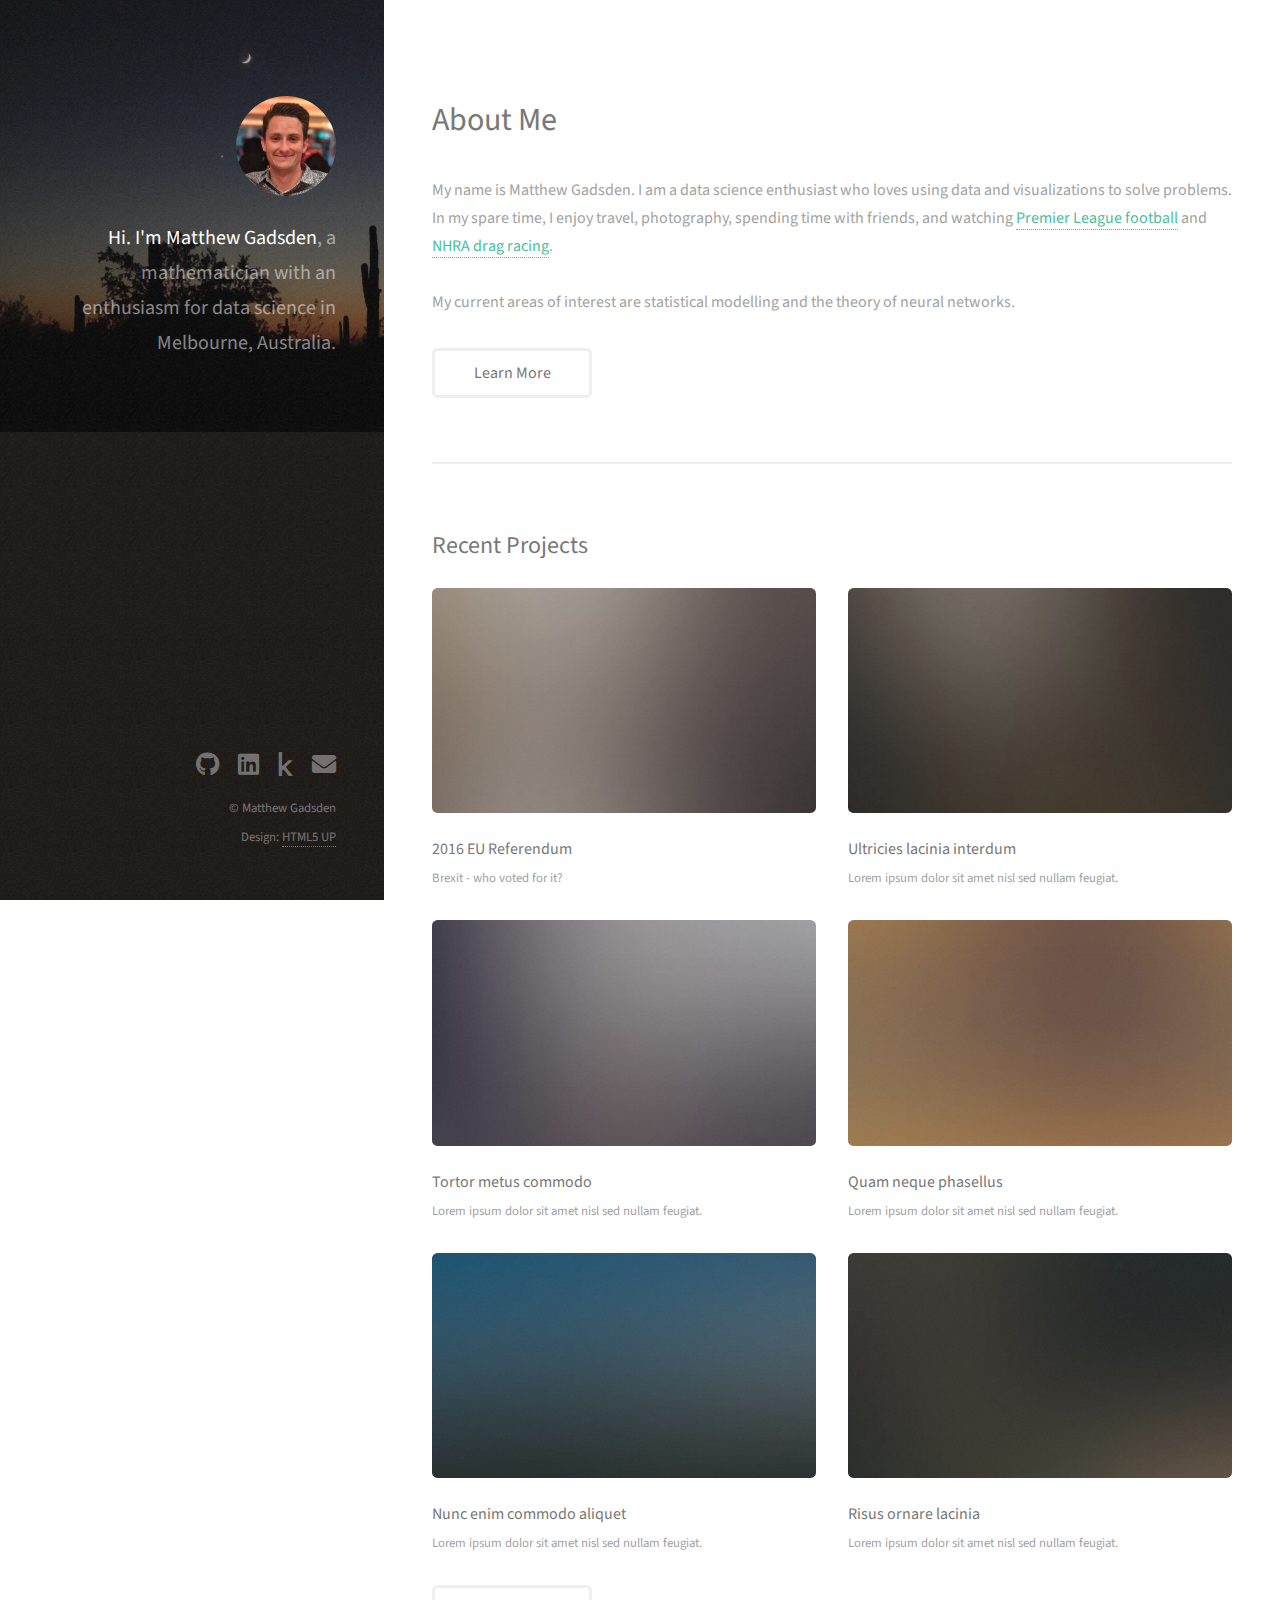
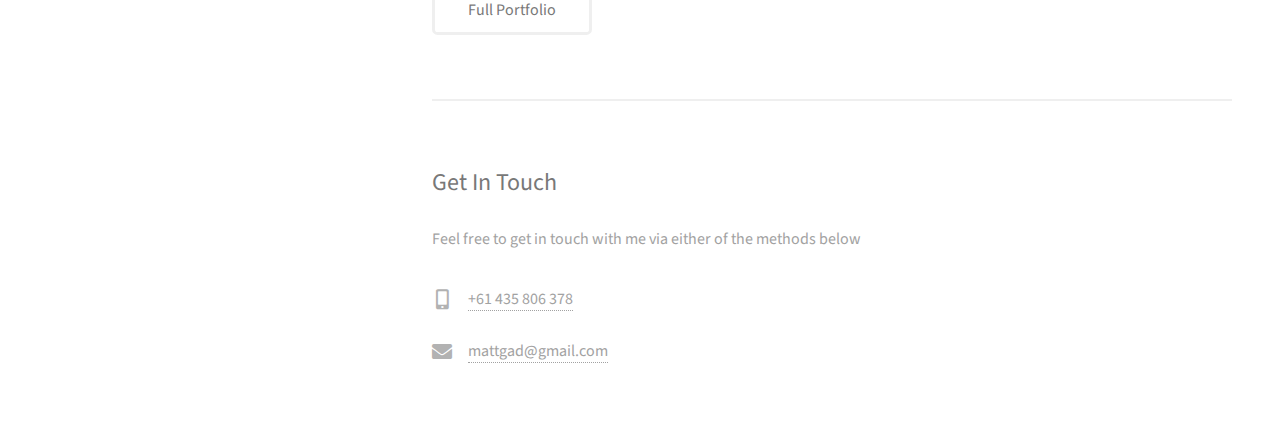
==== commit 198eca7c: "Update index.html" ====
--- a/index.html
+++ b/index.html
@@ -48,7 +48,7 @@
 						<h2>Recent Projects</h2>
 						<div class="row">
 							<article class="col-6 col-12-xsmall work-item">
-								<a href="brext.html"><img src="images/thumbs/01.jpg" alt="" /></a>
+								<a href="brexit.html" class="image fit thumb"><img src="images/thumbs/01.jpg" alt="" /></a>
 								<h3>2016 EU Referendum</h3>
 								<p>Brexit - who voted for it?</p>
 							</article>
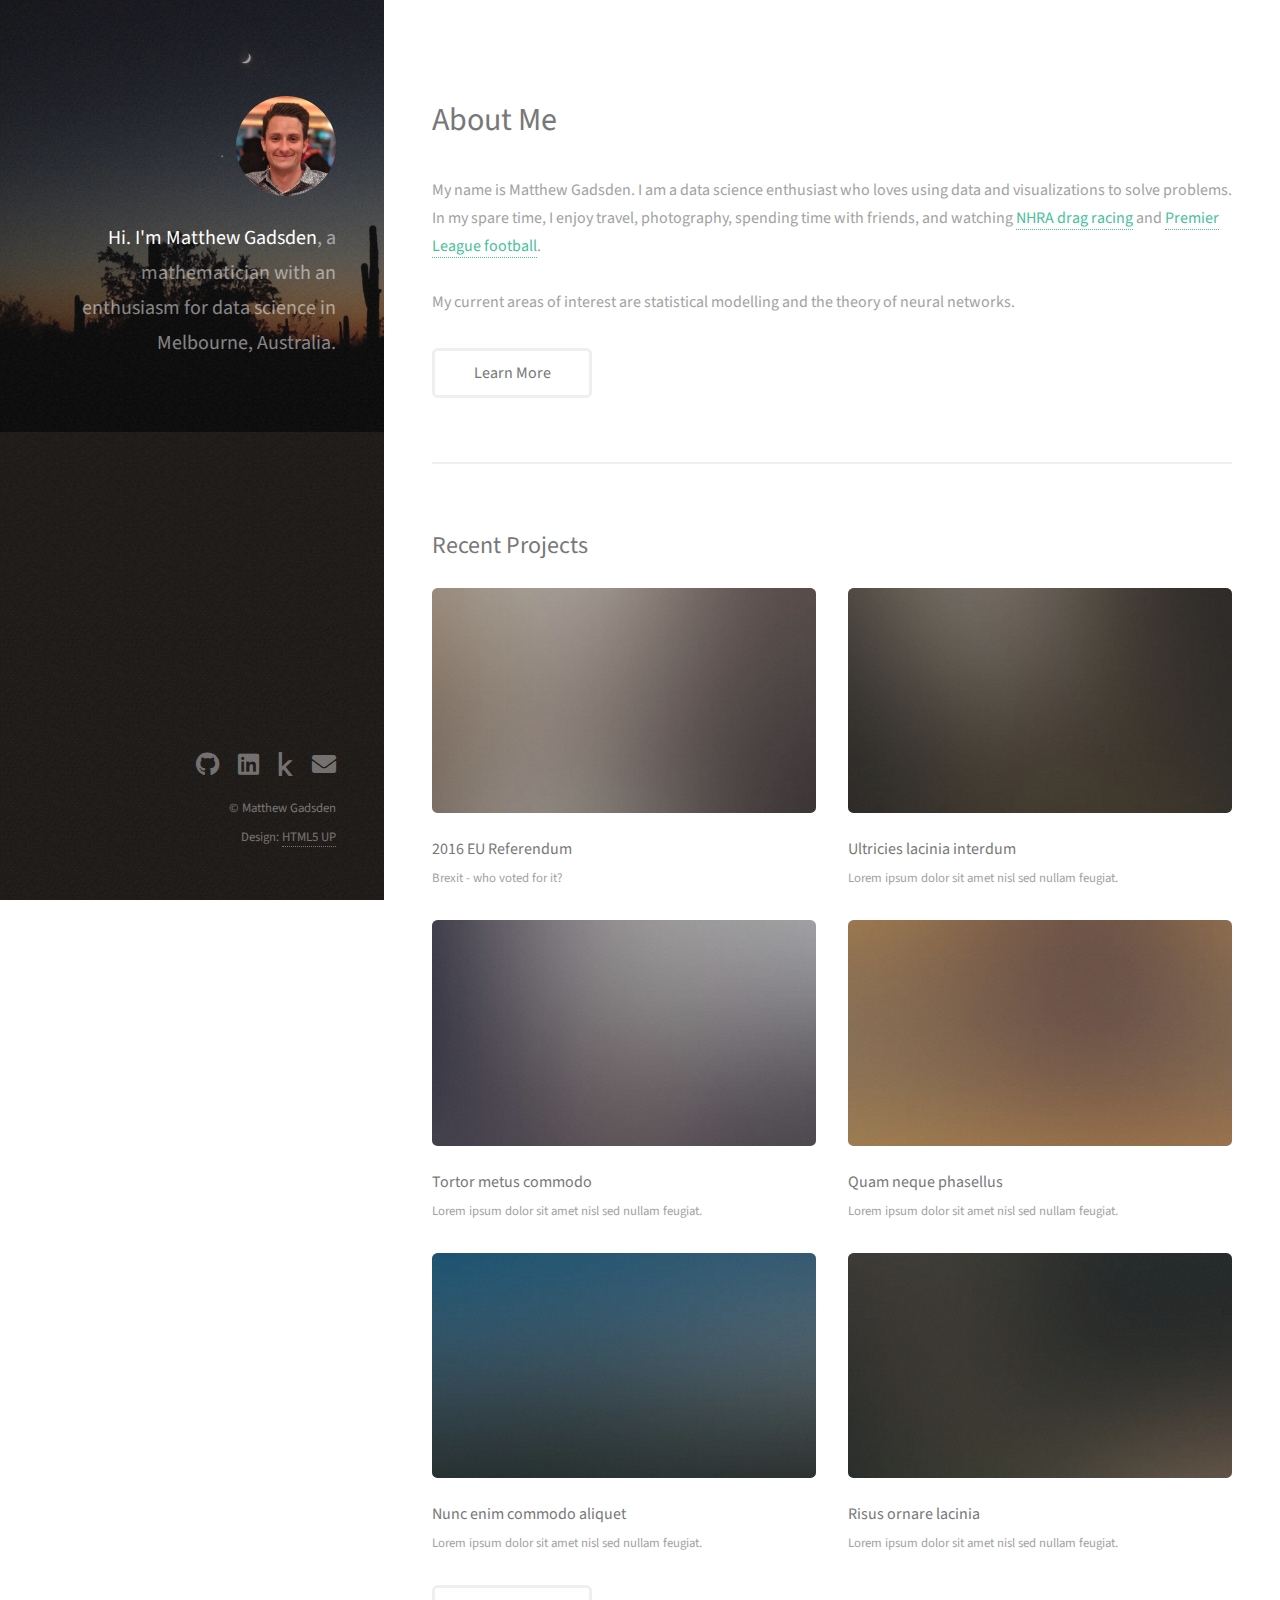
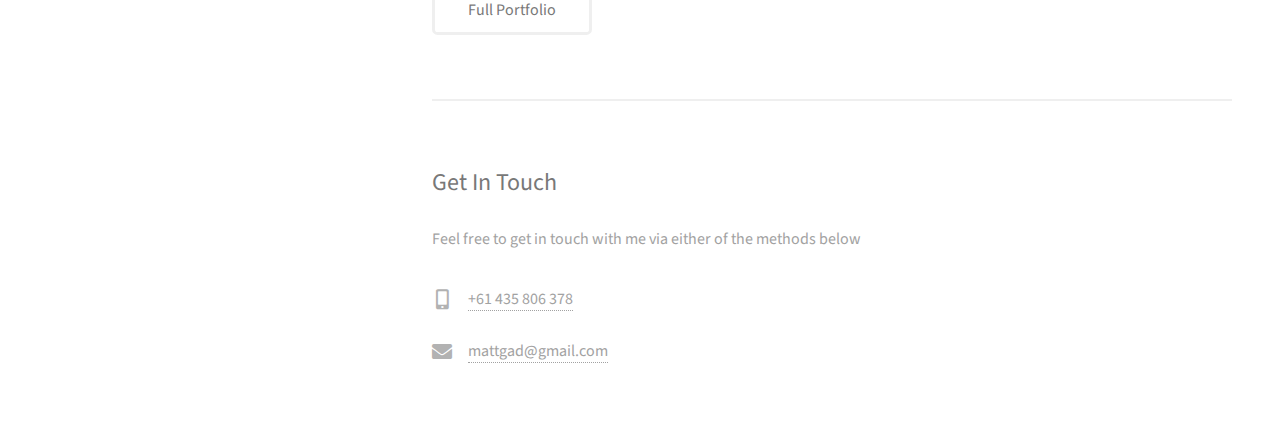
==== commit 16fb1c16: "Update index.html" ====
--- a/index.html
+++ b/index.html
@@ -33,8 +33,8 @@
 						My name is Matthew Gadsden. I am a data science enthusiast who loves using data and visualizations
 						to solve problems. 
 						In my spare time, I enjoy travel, photography, spending time with friends, and watching 
-						<a href="https://www.premierleague.com/" target="_blank">Premier League football</a> and 
-						<a href="http://nhra.com/" target="_blank">NHRA drag racing</a>.
+						<a href="http://nhra.com/" target="_blank">NHRA drag racing</a> and 
+						<a href="https://www.premierleague.com/" target="_blank">Premier League football</a>.
 						<br /><br />
 						My current areas of interest are statistical modelling and the theory of neural networks.
 						</ps>
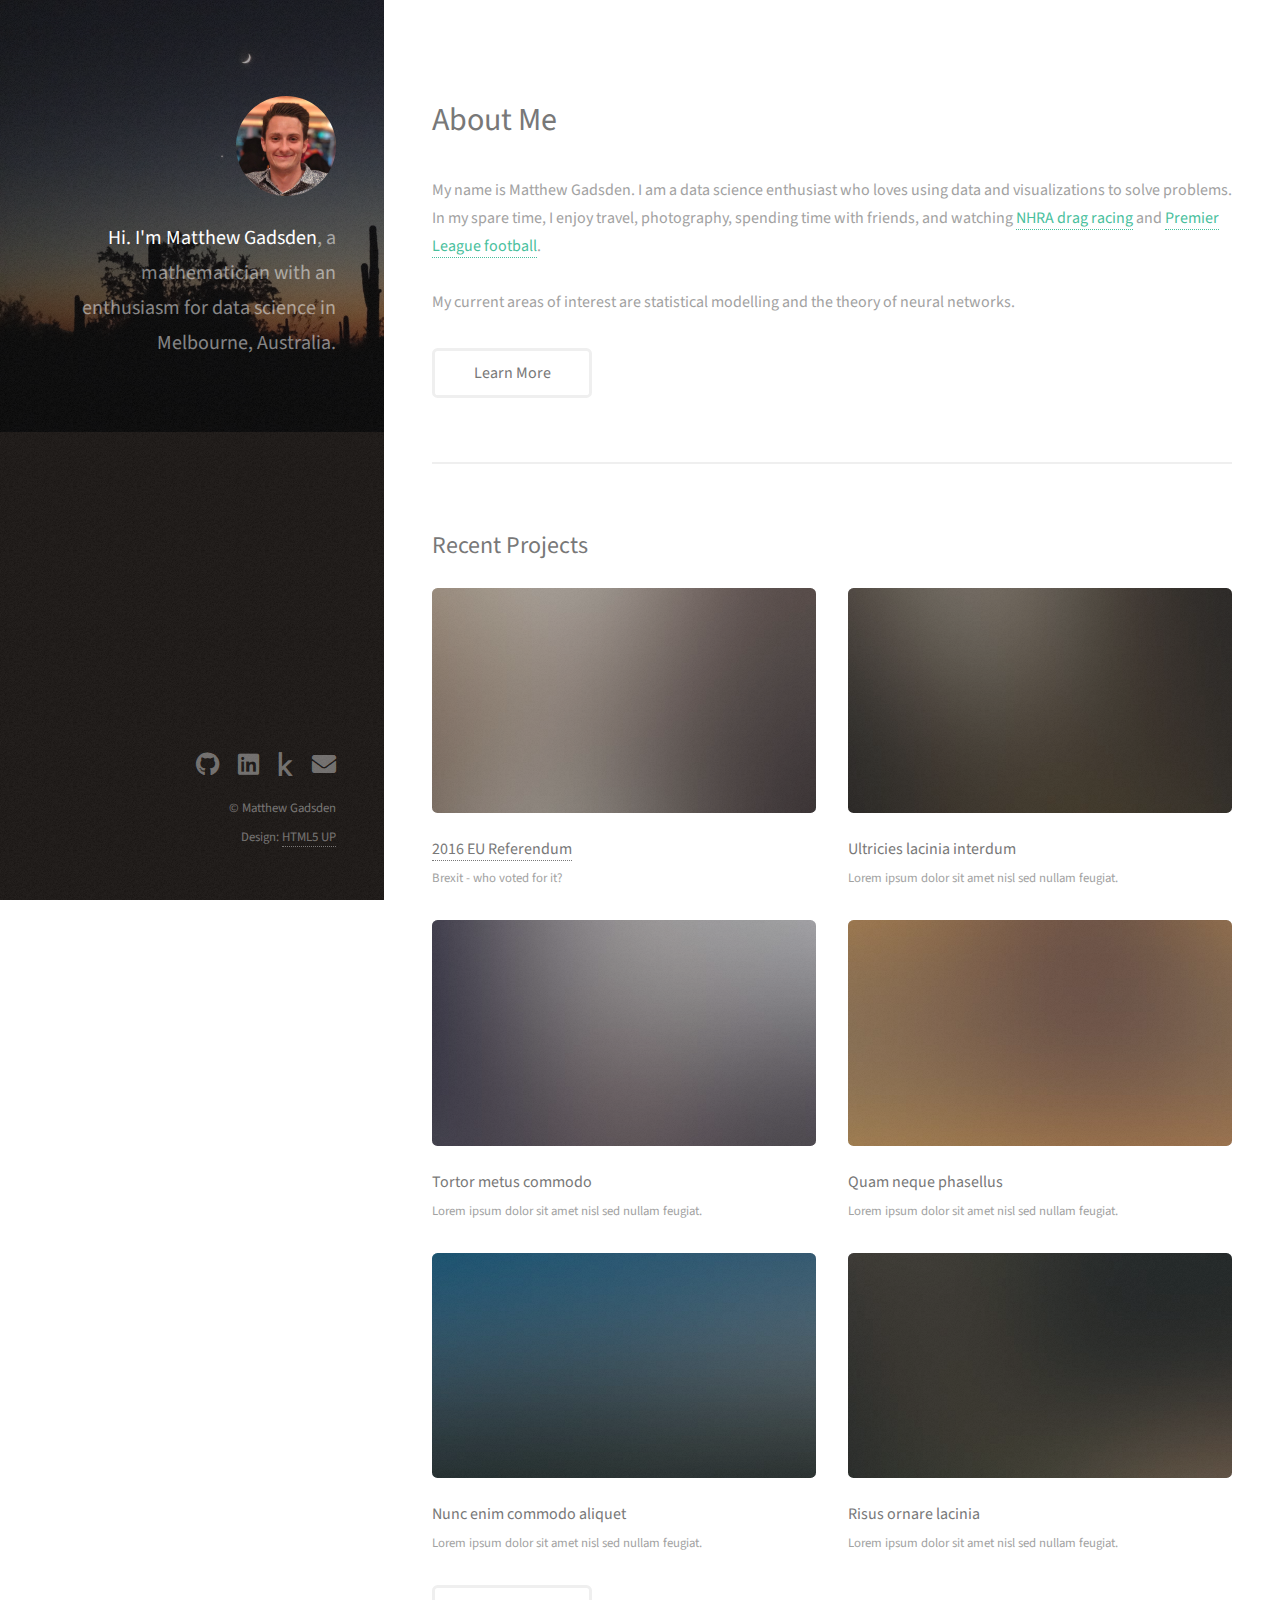
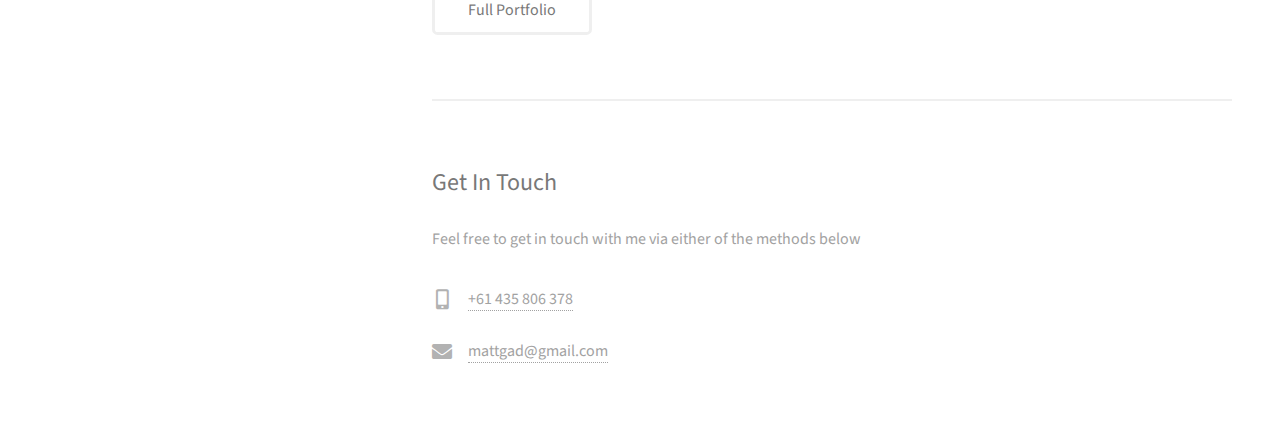
==== commit 403ac003: "Update index.html" ====
--- a/index.html
+++ b/index.html
@@ -48,8 +48,8 @@
 						<h2>Recent Projects</h2>
 						<div class="row">
 							<article class="col-6 col-12-xsmall work-item">
-								<a href="brexit.html" class="image fit thumb"><img src="images/thumbs/01.jpg" alt="" /></a>
-								<h3>2016 EU Referendum</h3>
+								<a href="images/fulls/01.jpg" class="image fit thumb"><img src="images/thumbs/01.jpg" alt="" /></a>
+								<h3><a href="brexit.html">2016 EU Referendum</a></h3>
 								<p>Brexit - who voted for it?</p>
 							</article>
 							<article class="col-6 col-12-xsmall work-item">
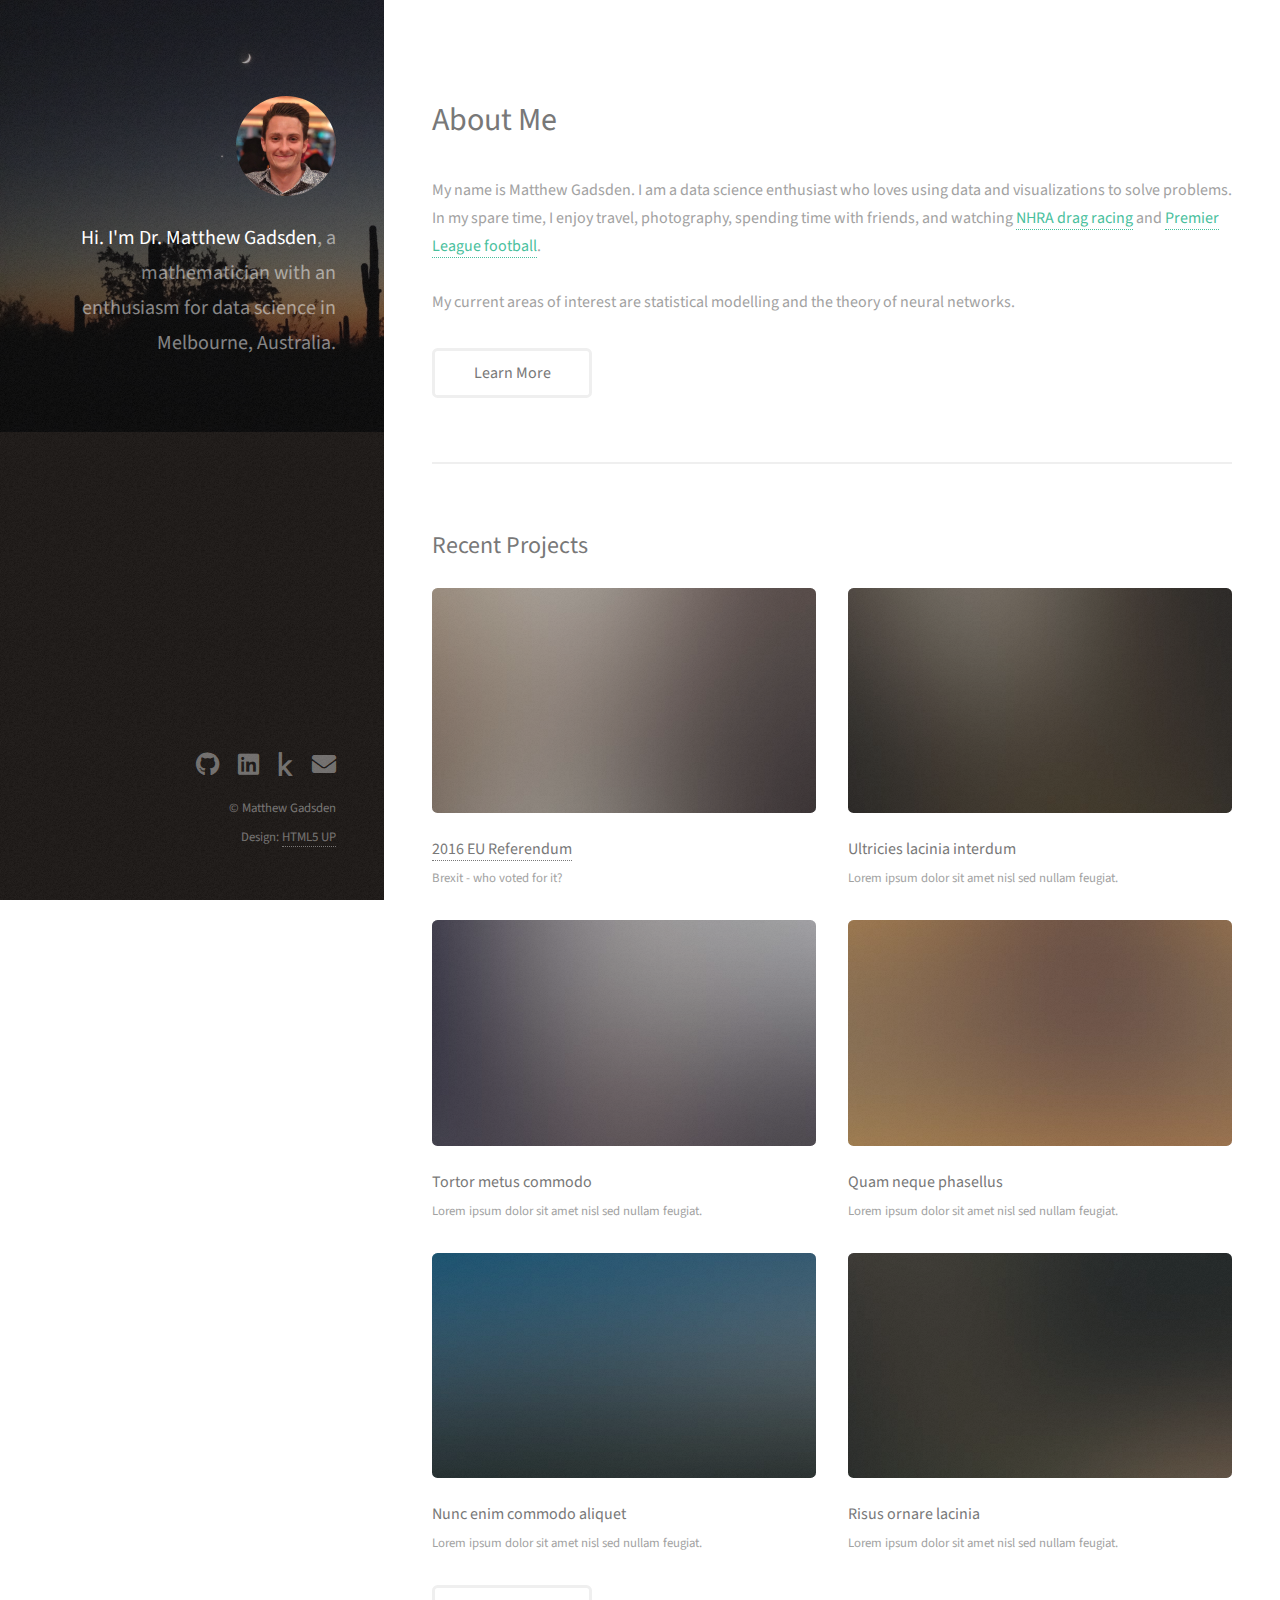
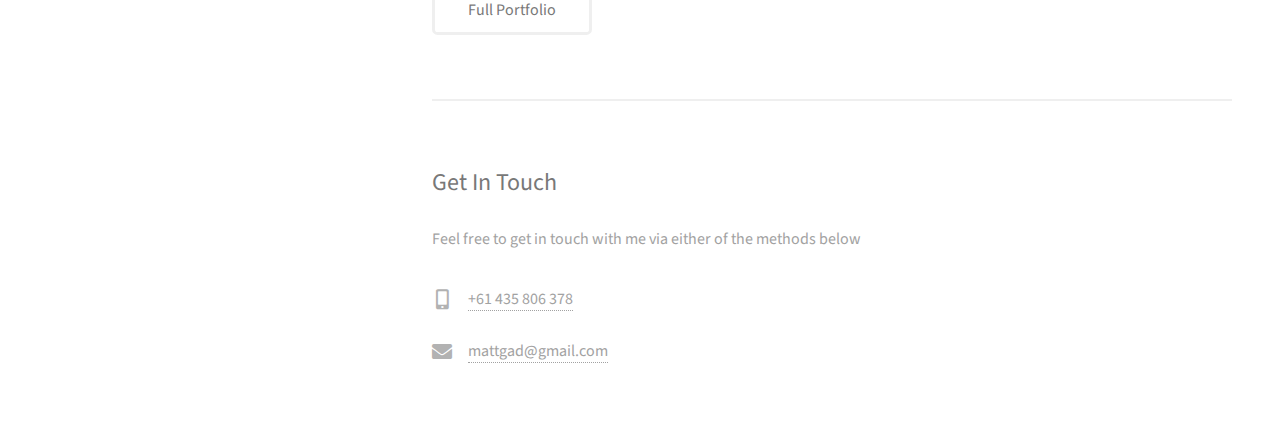
==== commit 713eda62: "Update index.html" ====
--- a/index.html
+++ b/index.html
@@ -17,7 +17,7 @@
 			<header id="header">
 				<div class="inner">
 					<a href="#" class="image avatar"><img src="images/avatar.jpg" alt="" /></a>
-					<h1><strong>Hi. I'm Matthew Gadsden</strong>, a mathematician with an enthusiasm for data science<br />
+					<h1><strong>Hi. I'm Dr. Matthew Gadsden</strong>, a mathematician with an enthusiasm for data science<br />
 					in Melbourne, Australia.<br /></h1>
 				</div>
 			</header>
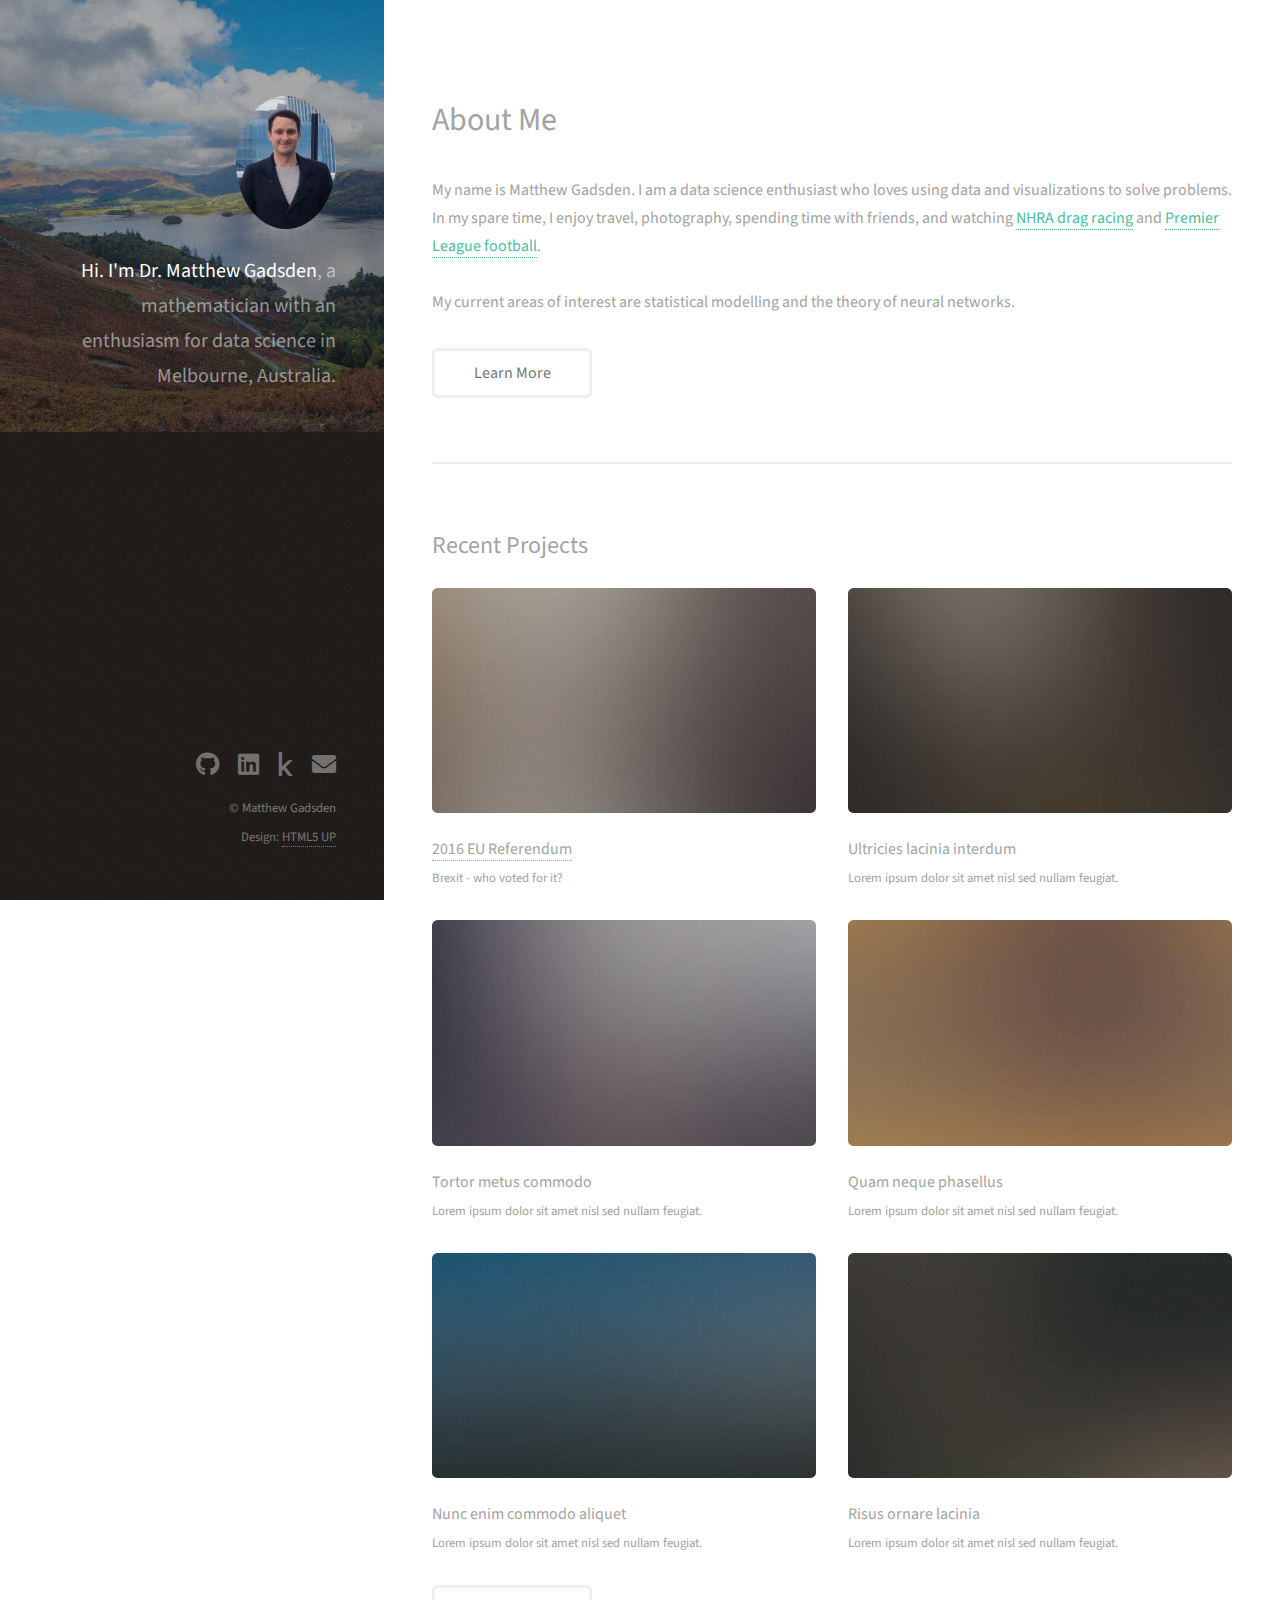
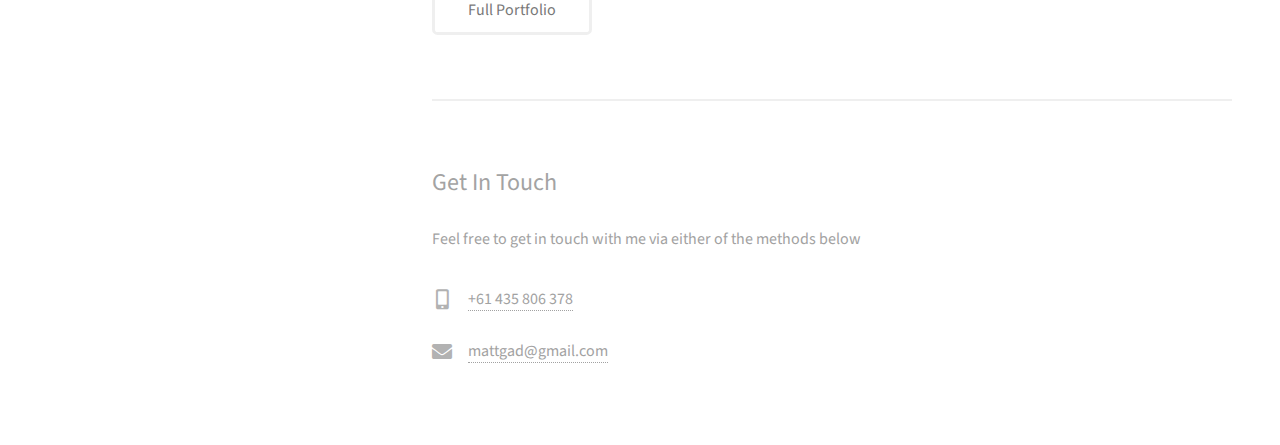
==== commit 8897da2c: "Update index.html" ====
--- a/index.html
+++ b/index.html
@@ -17,7 +17,7 @@
 			<header id="header">
 				<div class="inner">
 					<a href="#" class="image avatar"><img src="images/avatar.jpg" alt="" /></a>
-					<h1><strong>Hi. I'm Dr. Matthew Gadsden</strong>, a mathematician with an enthusiasm for data science<br />
+					<h1><strong>Hi. I'm Dr. Matthew Gadsden</strong>, a mathematician with an enthusiasm for data science
 					in Melbourne, Australia.<br /></h1>
 				</div>
 			</header>
--- a/assets/css/main.css
+++ b/assets/css/main.css
@@ -135,7 +135,7 @@
 	}
 
 	h1, h2, h3, h4, h5, h6 {
-		color: #787878;
+		color: #a3a3a3;
 		font-weight: 400;
 		line-height: 1em;
 		margin: 0 0 1em 0;
@@ -3218,4 +3218,4 @@
 				padding-left: 0;
 			}
 
-	}+	}
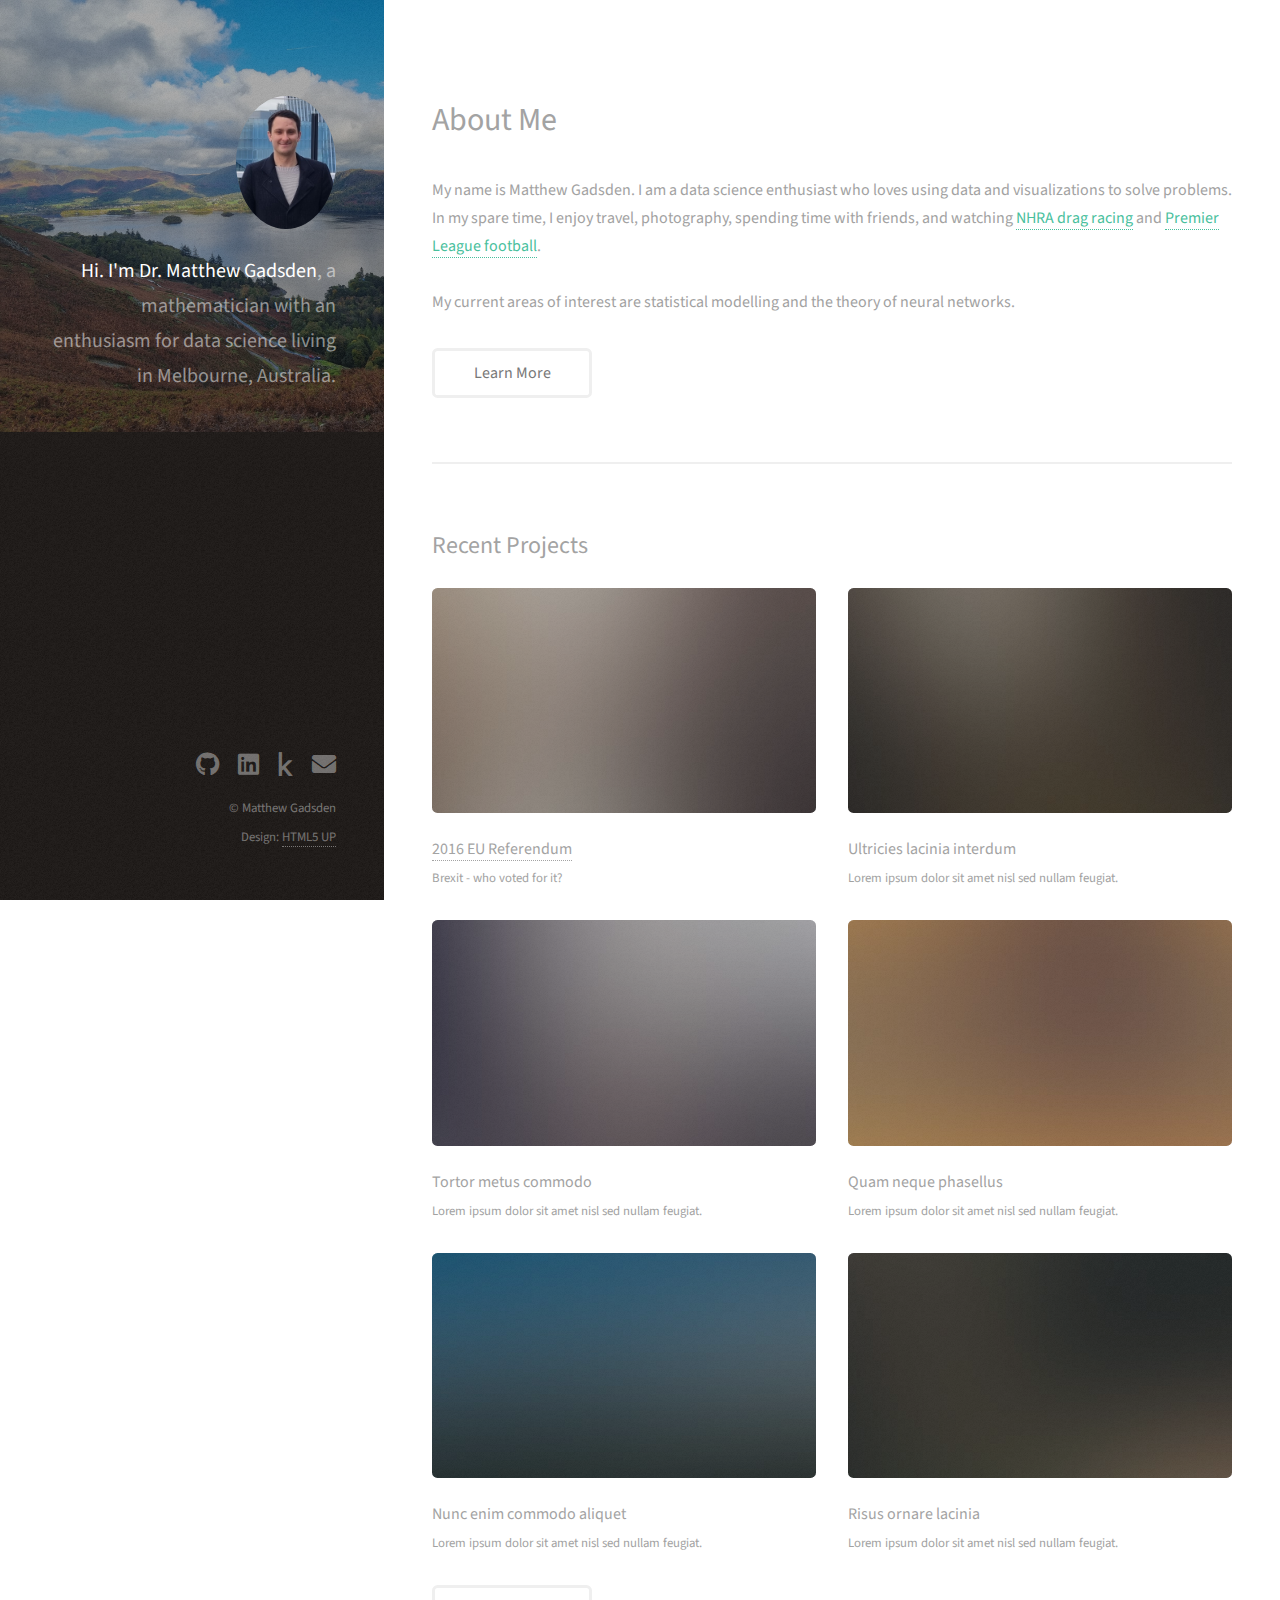
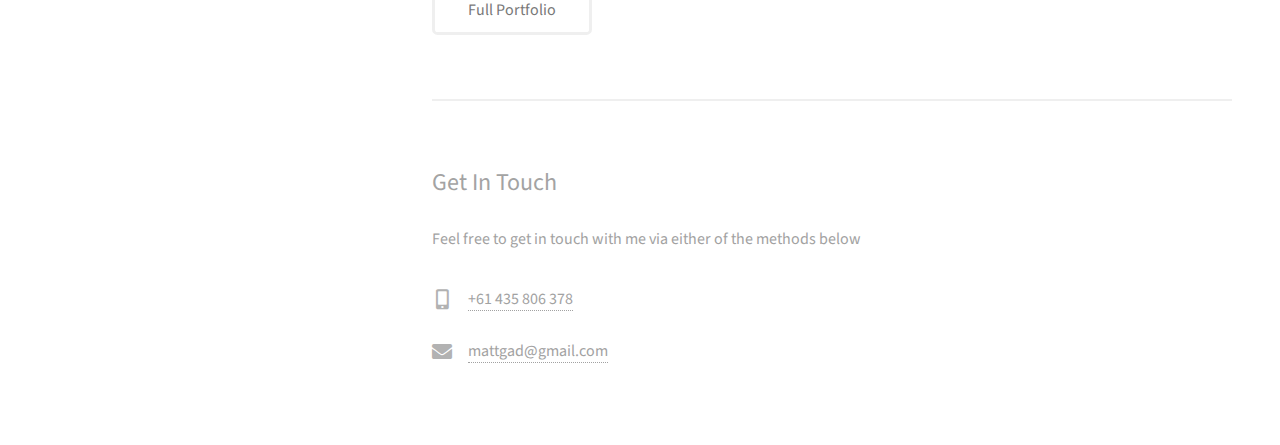
==== commit 99883b32: "Update index.html" ====
--- a/index.html
+++ b/index.html
@@ -17,8 +17,7 @@
 			<header id="header">
 				<div class="inner">
 					<a href="#" class="image avatar"><img src="images/avatar.jpg" alt="" /></a>
-					<h1><strong>Hi. I'm Dr. Matthew Gadsden</strong>, a mathematician with an enthusiasm for data science
-					in Melbourne, Australia.<br /></h1>
+					<h1><strong>Hi. I'm Dr. Matthew Gadsden</strong>, a mathematician with an enthusiasm for data science living in Melbourne, Australia.<br /></h1>
 				</div>
 			</header>
 
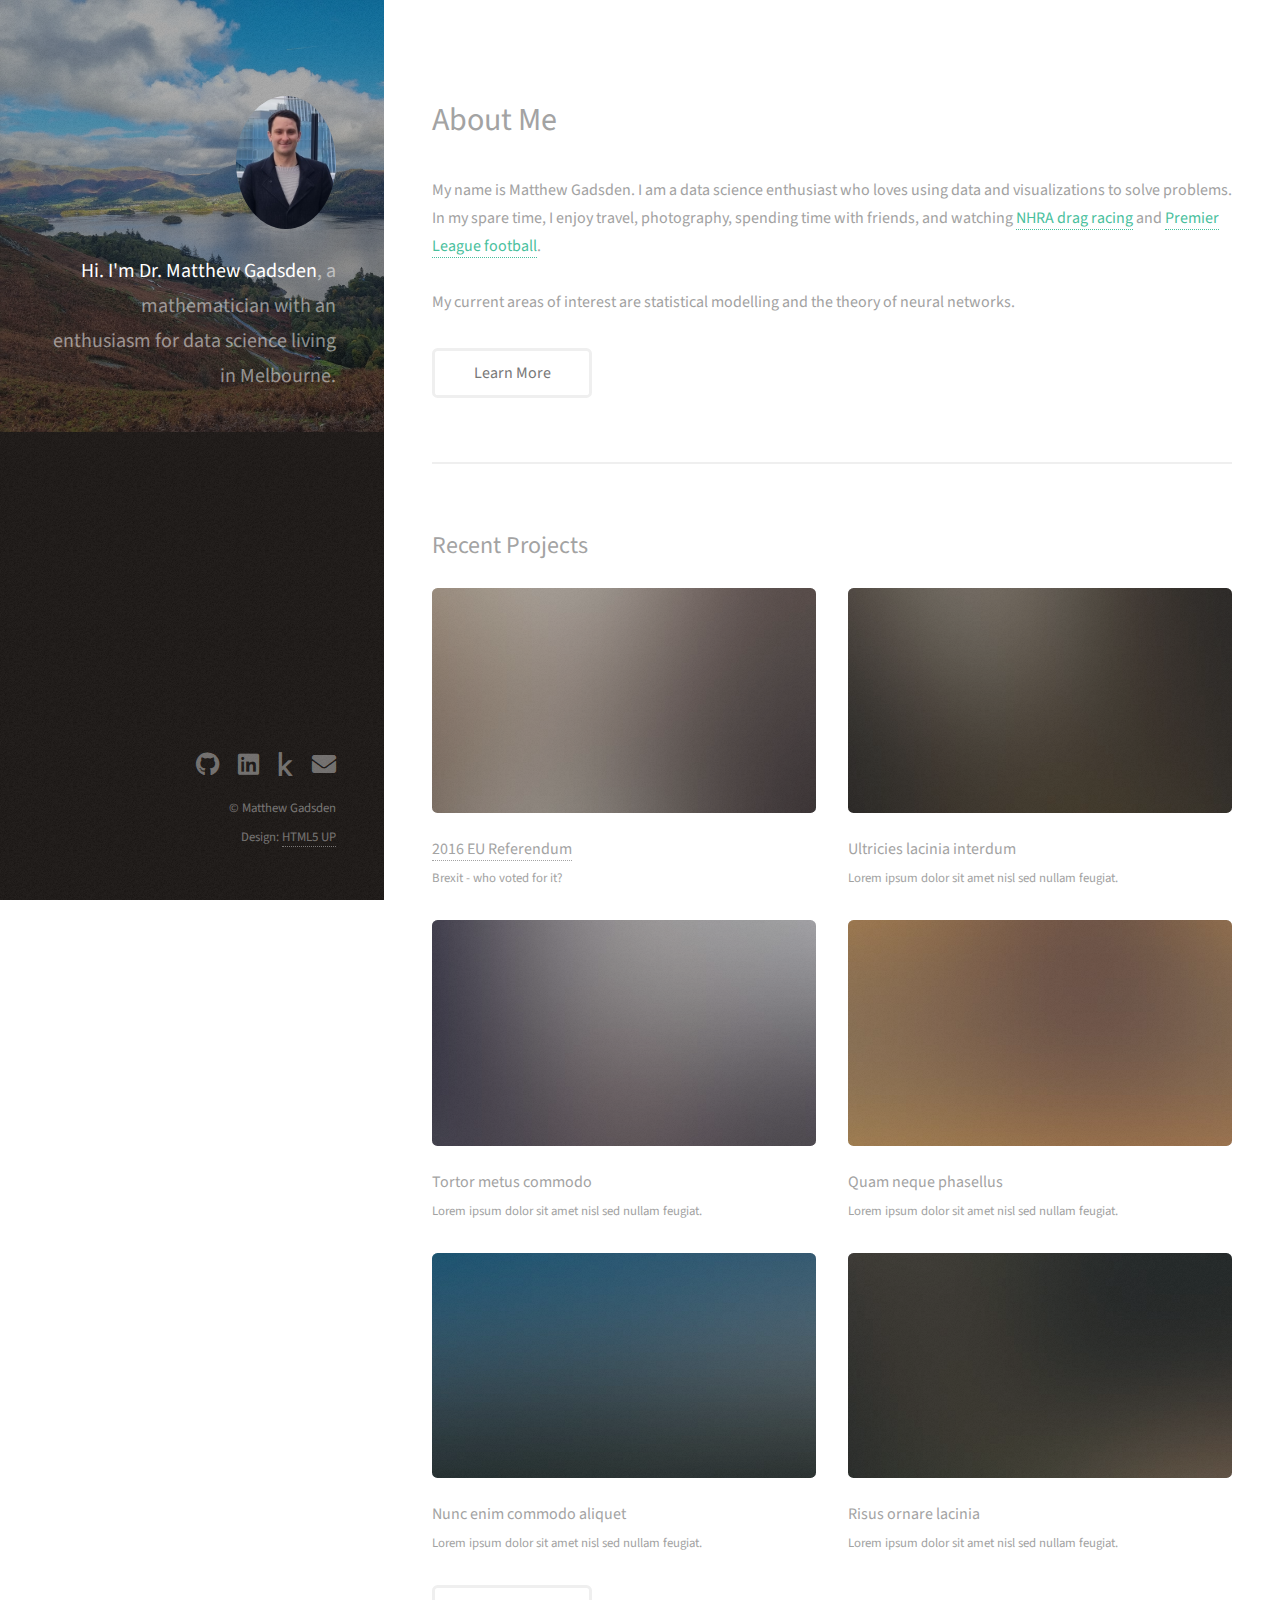
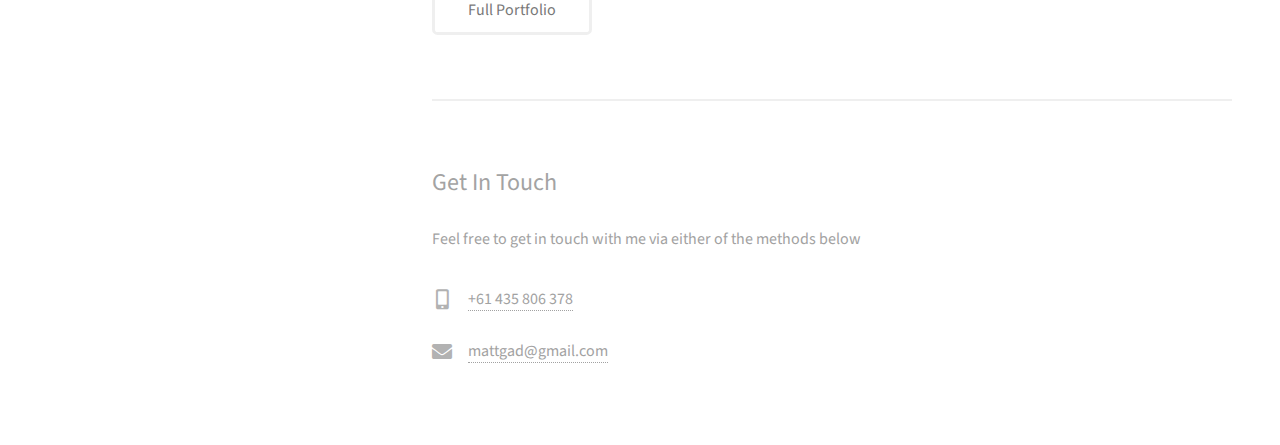
==== commit e47fbbea: "Update index.html" ====
--- a/index.html
+++ b/index.html
@@ -17,7 +17,7 @@
 			<header id="header">
 				<div class="inner">
 					<a href="#" class="image avatar"><img src="images/avatar.jpg" alt="" /></a>
-					<h1><strong>Hi. I'm Dr. Matthew Gadsden</strong>, a mathematician with an enthusiasm for data science living in Melbourne, Australia.<br /></h1>
+					<h1><strong>Hi. I'm Dr. Matthew Gadsden</strong>, a mathematician with an enthusiasm for data science living in Melbourne.<br /></h1>
 				</div>
 			</header>
 
